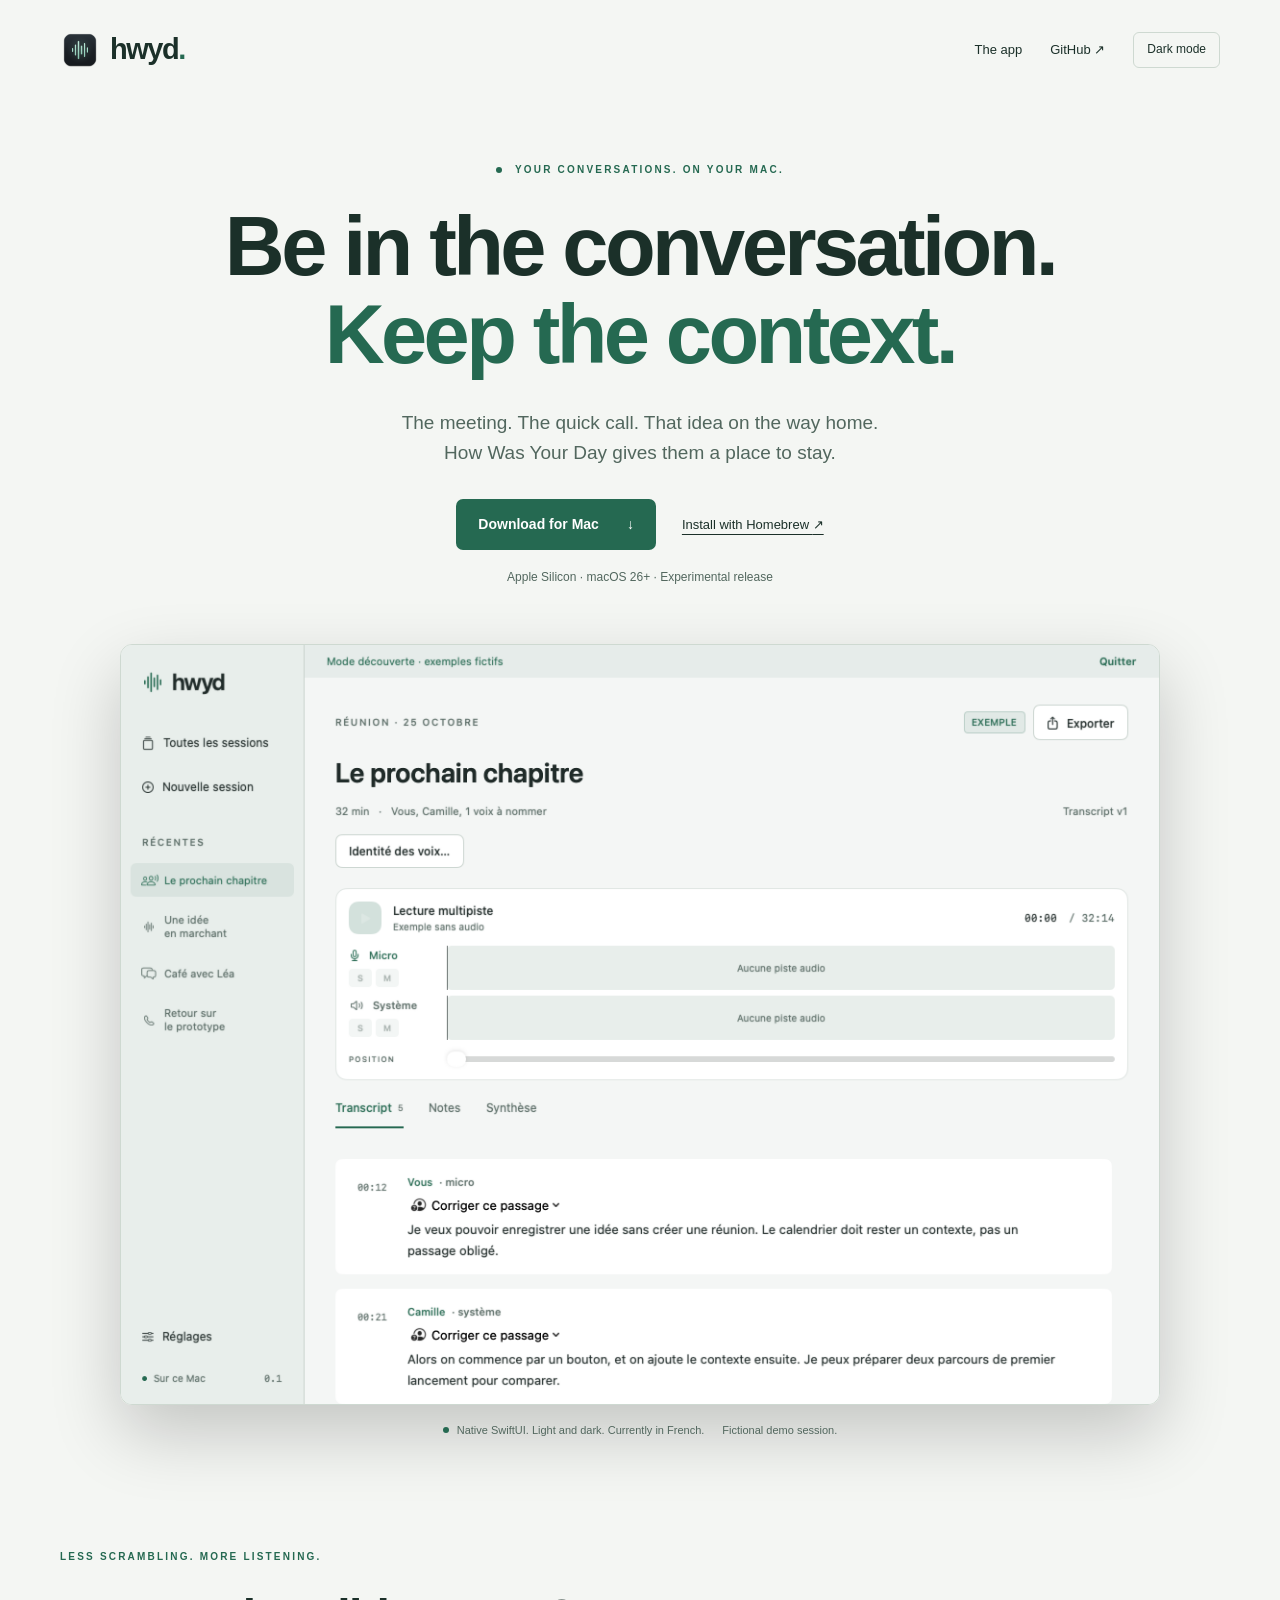
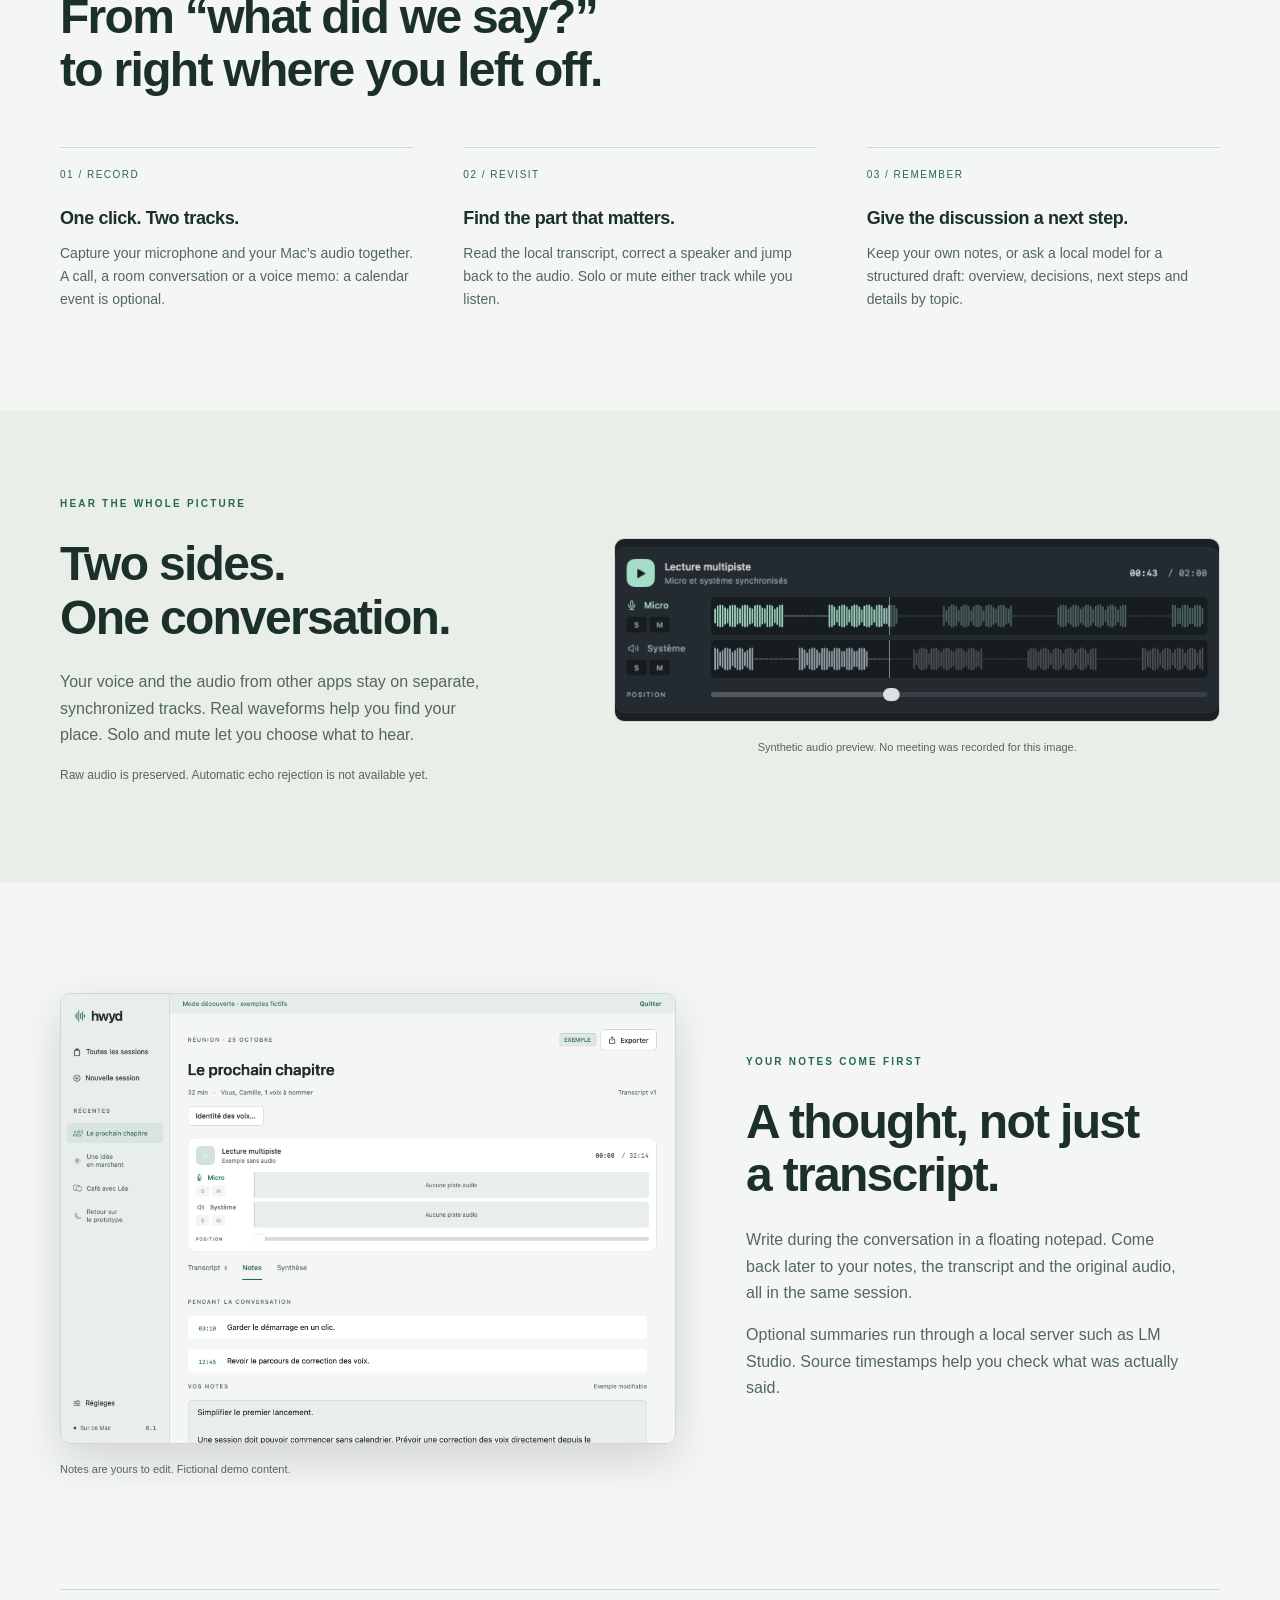
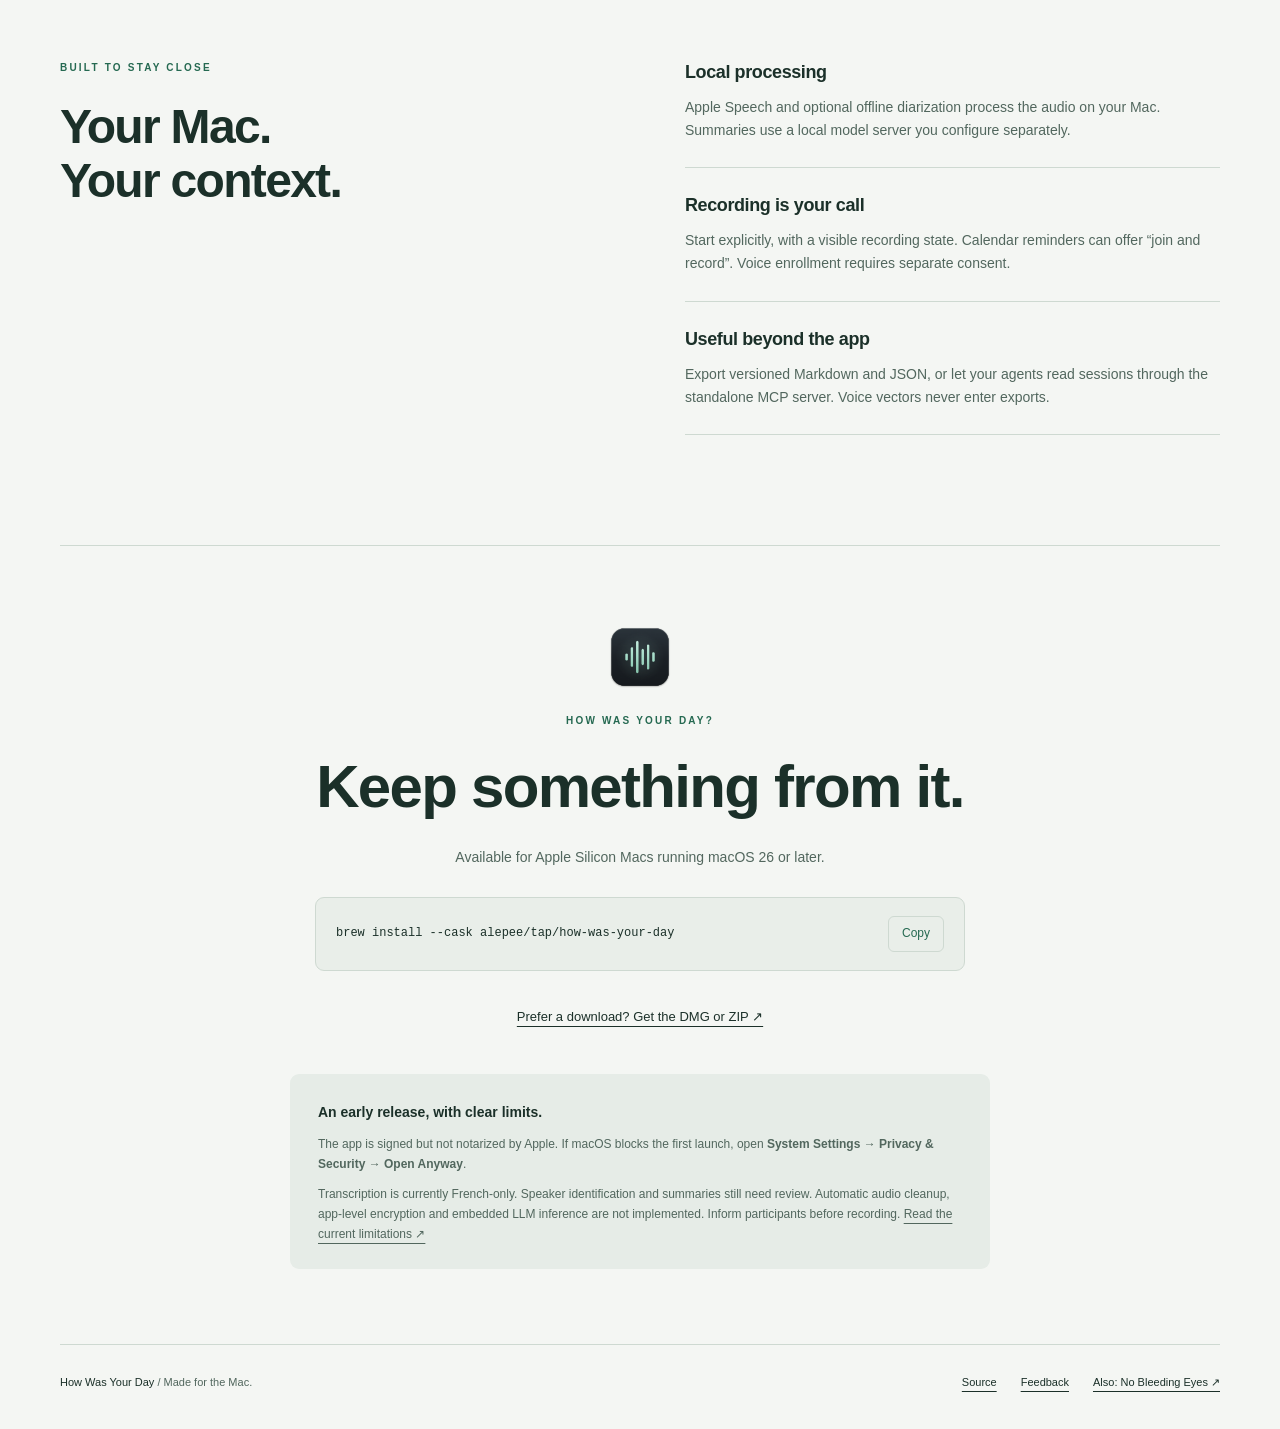
==== site/index.html @ 9592c1dc "feat: publish the HWYD product page on GitHub Pages" ====
<!doctype html>
<html lang="en" data-theme="dark">
<head>
<meta charset="utf-8">
<meta name="viewport" content="width=device-width, initial-scale=1">
<title>How Was Your Day · Conversations worth keeping</title>
<meta name="description" content="Record, transcribe and revisit conversations on your Mac. Native audio capture, speaker diarization, notes and optional local AI summaries. Install with Homebrew.">
<meta name="theme-color" content="#1b2025">
<meta property="og:title" content="How Was Your Day">
<meta property="og:description" content="Be in the conversation. Keep the context. A native Mac app for local recording, transcripts and notes.">
<meta property="og:type" content="website">
<meta property="og:url" content="https://alepee.github.io/how-was-your-day/">
<meta property="og:image" content="https://alepee.github.io/how-was-your-day/assets/transcript-dark.png">
<link rel="canonical" href="https://alepee.github.io/how-was-your-day/">
<link rel="icon" href="assets/icon.png" type="image/png">
<link rel="apple-touch-icon" href="assets/apple-touch-icon.png">
<link rel="stylesheet" href="style.css">
<script src="site.js" defer></script>
</head>
<body>
<a class="skip" href="#main">Skip to content</a>
<header class="wrap nav">
  <a class="brand" href="#" aria-label="How Was Your Day home"><img src="assets/icon.png" alt="" width="40" height="40"><span>hwyd<span class="brand-dot">.</span></span></a>
  <nav aria-label="Main navigation"><a href="#how-it-works">The app</a><a href="https://github.com/alepee/how-was-your-day">GitHub ↗</a><button id="theme" aria-label="Switch to light theme">Light mode</button></nav>
</header>
<main id="main">
<section class="hero wrap">
  <div class="eyebrow"><span class="status-dot"></span> YOUR CONVERSATIONS. ON YOUR MAC.</div>
  <h1>Be in the conversation.<br><span>Keep the context.</span></h1>
  <p class="lede">The meeting. The quick call. That idea on the way home.<br class="desktop"> How Was Your Day gives them a place to stay.</p>
  <div class="actions"><a class="button primary" href="https://github.com/alepee/how-was-your-day/releases/latest/download/HowWasYourDay.dmg">Download for Mac <span aria-hidden="true">↓</span></a><a class="text-link" href="#install">Install with Homebrew <span aria-hidden="true">↗</span></a></div>
  <p class="fine">Apple Silicon · macOS 26+ · Experimental release</p>
  <figure class="hero-shot"><img id="app-shot" src="assets/transcript-dark.png" alt="HWYD session view with separate microphone and system tracks, transcript and editable speaker names. French demo interface." width="2160" height="1580" fetchpriority="high"><figcaption><span class="status-dot"></span> Native SwiftUI. Light and dark. Currently in French. <span>Fictional demo session.</span></figcaption></figure>
</section>
<section class="wrap intro" id="how-it-works">
  <p class="eyebrow">LESS SCRAMBLING. MORE LISTENING.</p>
  <h2>From “what did we say?”<br>to right where you left off.</h2>
  <div class="steps">
    <article><span class="number">01 / RECORD</span><h3>One click. Two tracks.</h3><p>Capture your microphone and your Mac’s audio together. A call, a room conversation or a voice memo: a calendar event is optional.</p></article>
    <article><span class="number">02 / REVISIT</span><h3>Find the part that matters.</h3><p>Read the local transcript, correct a speaker and jump back to the audio. Solo or mute either track while you listen.</p></article>
    <article><span class="number">03 / REMEMBER</span><h3>Give the discussion a next step.</h3><p>Keep your own notes, or ask a local model for a structured draft: overview, decisions, next steps and details by topic.</p></article>
  </div>
</section>
<section class="feature-section">
<div class="wrap feature-grid">
  <div><p class="eyebrow">HEAR THE WHOLE PICTURE</p><h2>Two sides.<br>One conversation.</h2><p class="section-copy">Your voice and the audio from other apps stay on separate, synchronized tracks. Real waveforms help you find your place. Solo and mute let you choose what to hear.</p><p class="fine">Raw audio is preserved. Automatic echo rejection is not available yet.</p></div>
  <figure class="player-shot"><img src="assets/player.png" width="1460" height="440" loading="lazy" alt="Two audio waveforms labelled Micro and Système with individual Solo and Mute controls."><figcaption>Synthetic audio preview. No meeting was recorded for this image.</figcaption></figure>
</div>
</section>
<section class="wrap feature-grid notes-section">
  <figure class="notes-shot"><img src="assets/notes.png" width="2160" height="1580" loading="lazy" alt="HWYD in light mode, with editable session notes and timestamped entries."><figcaption>Notes are yours to edit. Fictional demo content.</figcaption></figure>
  <div><p class="eyebrow">YOUR NOTES COME FIRST</p><h2>A thought, not just<br>a transcript.</h2><p class="section-copy">Write during the conversation in a floating notepad. Come back later to your notes, the transcript and the original audio, all in the same session.</p><p class="section-copy">Optional summaries run through a local server such as LM Studio. Source timestamps help you check what was actually said.</p></div>
</section>
<section class="wrap principles">
  <div><p class="eyebrow">BUILT TO STAY CLOSE</p><h2>Your Mac.<br>Your context.</h2></div>
  <div class="principle-list">
    <article><h3>Local processing</h3><p>Apple Speech and optional offline diarization process the audio on your Mac. Summaries use a local model server you configure separately.</p></article>
    <article><h3>Recording is your call</h3><p>Start explicitly, with a visible recording state. Calendar reminders can offer “join and record”. Voice enrollment requires separate consent.</p></article>
    <article><h3>Useful beyond the app</h3><p>Export versioned Markdown and JSON, or let your agents read sessions through the standalone MCP server. Voice vectors never enter exports.</p></article>
  </div>
</section>
<section class="wrap install" id="install">
  <img src="assets/icon.png" alt="" width="72" height="72" loading="lazy">
  <p class="eyebrow">HOW WAS YOUR DAY?</p><h2>Keep something from it.</h2>
  <p>Available for Apple Silicon Macs running macOS 26 or later.</p>
  <div class="command"><code id="brew-command">brew install --cask alepee/tap/how-was-your-day</code><button id="copy" aria-label="Copy Homebrew install command">Copy</button></div>
  <span id="copy-status" role="status" aria-live="polite"></span>
  <a class="text-link" href="https://github.com/alepee/how-was-your-day/releases/latest">Prefer a download? Get the DMG or ZIP ↗</a>
  <div class="release-note"><strong>An early release, with clear limits.</strong><p>The app is signed but not notarized by Apple. If macOS blocks the first launch, open <b>System Settings → Privacy &amp; Security → Open Anyway</b>.</p><p>Transcription is currently French-only. Speaker identification and summaries still need review. Automatic audio cleanup, app-level encryption and embedded LLM inference are not implemented. Inform participants before recording. <a href="https://github.com/alepee/how-was-your-day#current-limitations">Read the current limitations ↗</a></p></div>
</section>
</main>
<footer class="wrap"><span>How Was Your Day <span class="muted">/ Made for the Mac.</span></span><div><a href="https://github.com/alepee/how-was-your-day">Source</a><a href="https://github.com/alepee/how-was-your-day/issues">Feedback</a><a href="https://no-bleeding-eyes.lepee.dev/">Also: No Bleeding Eyes ↗</a></div></footer>
</body>
</html>
---- site/style.css ----
:root{color-scheme:dark;--bg:#1b2025;--surface:#232a30;--ink:#e7ecee;--muted:#a7b5ba;--accent:#a5dcc8;--line:#3c474e;--soft:#171c20;--button-ink:#18352b}
:root[data-theme=light]{color-scheme:light;--bg:#f4f6f3;--surface:#e6ece7;--ink:#1b3029;--muted:#52675e;--accent:#256951;--line:#ced9d1;--soft:#e9eee9;--button-ink:#fff}
*{box-sizing:border-box}html{scroll-behavior:smooth;scroll-padding-top:30px}body{margin:0;background:var(--bg);color:var(--ink);font:16px/1.65 -apple-system,BlinkMacSystemFont,"Segoe UI",sans-serif;-webkit-font-smoothing:antialiased}a{color:inherit;text-underline-offset:5px}button{font:inherit;cursor:pointer}a:focus-visible,button:focus-visible{outline:3px solid var(--accent);outline-offset:5px}img{display:block;max-width:100%;height:auto}figure{margin:0}h1,h2,h3,p{margin-top:0}.wrap{width:min(1160px,calc(100% - 64px));margin-inline:auto}.nav{height:100px;display:flex;justify-content:space-between;align-items:center}.brand{display:flex;align-items:center;gap:10px;text-decoration:none;font-size:29px;letter-spacing:-1.5px;font-weight:750}.brand-dot{color:var(--accent)}.nav nav{display:flex;align-items:center;gap:28px;font-size:13px}.nav nav a{text-decoration:none}.nav button,.command button{border:1px solid var(--line);background:transparent;color:var(--ink);border-radius:6px;padding:7px 13px;font-size:12px}.skip{position:absolute;left:20px;top:-100px;padding:10px;background:var(--surface);z-index:3}.skip:focus{top:10px}.hero{text-align:center;padding-top:62px}.eyebrow{font-size:10px;font-weight:650;letter-spacing:2.2px;color:var(--accent);margin-bottom:24px}.status-dot{display:inline-block;width:6px;height:6px;border-radius:50%;background:var(--accent);margin-right:8px;vertical-align:middle}h1{font-size:clamp(42px,6.7vw,83px);line-height:1.07;font-weight:650;letter-spacing:-3.6px;margin-bottom:28px}h1 span{color:var(--accent)}.lede{color:var(--muted);font-size:19px;line-height:1.6;margin-bottom:30px}.actions{display:flex;justify-content:center;align-items:center;gap:26px}.button{display:inline-flex;gap:28px;align-items:center;text-decoration:none;border-radius:7px;font-size:14px;font-weight:600;padding:14px 22px}.primary{background:var(--accent);color:var(--button-ink)}.primary:hover{filter:brightness(1.08)}.text-link{font-size:13px}.fine{font-size:12px;color:var(--muted);margin-top:18px}.hero-shot{margin:56px auto 0;max-width:1040px}.hero-shot img{border:1px solid var(--line);border-radius:12px;box-shadow:0 28px 70px #0003}figcaption{font-size:11px;color:var(--muted);margin-top:16px}.hero-shot figcaption{display:flex;justify-content:center;gap:8px;align-items:center}.hero-shot figcaption .status-dot{margin:0}.hero-shot figcaption span:last-child{margin-left:10px}.intro{padding:110px 0 100px}h2{font-size:clamp(30px,4vw,48px);font-weight:600;letter-spacing:-1.7px;line-height:1.12;margin-bottom:25px}.steps{display:grid;grid-template-columns:repeat(3,1fr);gap:50px;margin-top:50px}.number{display:block;font-size:10px;letter-spacing:1.5px;color:var(--accent);padding-top:19px;border-top:1px solid var(--line);margin-bottom:22px}h3{font-size:18px;letter-spacing:-.4px;line-height:1.35;margin-bottom:12px}.steps p,.principle-list p{font-size:14px;color:var(--muted);margin-bottom:0}.feature-section{background:var(--soft);padding:85px 0}.feature-grid{display:grid;grid-template-columns:1fr 1.25fr;gap:70px;align-items:center}.section-copy{color:var(--muted);font-size:16px;max-width:440px}.player-shot img{border:1px solid var(--line);border-radius:10px}.player-shot figcaption{text-align:center}.notes-section{grid-template-columns:1.3fr 1fr;padding-block:110px}.notes-shot img{border-radius:10px;border:1px solid var(--line);box-shadow:0 16px 45px #0002}.principles{display:grid;grid-template-columns:1fr 1fr;gap:90px;padding:70px 0 110px;border-top:1px solid var(--line)}.principle-list article{padding-bottom:25px;margin-bottom:25px;border-bottom:1px solid var(--line)}.principle-list article:last-child{margin-bottom:0}.install{text-align:center;border-top:1px solid var(--line);padding:75px 0}.install>img{margin:0 auto 20px}.install h2{font-size:clamp(36px,5vw,60px)}.install>p:not(.eyebrow){color:var(--muted);font-size:14px}.command{display:flex;gap:20px;align-items:center;max-width:650px;justify-content:space-between;margin:28px auto 8px;padding:18px 20px;border:1px solid var(--line);background:var(--soft);border-radius:9px;text-align:left}.command code{font:12px/1.7 ui-monospace,SFMono-Regular,Menlo,monospace;overflow-wrap:anywhere;user-select:all}.command button{color:var(--accent);flex-shrink:0}#copy-status{display:block;min-height:24px;color:var(--accent);font-size:12px}.release-note{max-width:700px;text-align:left;margin:45px auto 0;padding:25px 28px;background:var(--surface);border-radius:9px}.release-note strong{font-size:14px}.release-note p{font-size:12px;color:var(--muted);margin:10px 0 0}footer{display:flex;justify-content:space-between;gap:25px;border-top:1px solid var(--line);padding:28px 0 38px;font-size:11px}footer div{display:flex;gap:24px}.muted{color:var(--muted)}
@media(max-width:750px){.wrap{width:calc(100% - 36px)}.nav{height:78px}.nav nav{gap:14px}.nav nav a:first-child{display:none}.hero{padding-top:45px}h1{letter-spacing:-1.8px}.lede{font-size:16px}.desktop{display:none}.actions{gap:18px;flex-wrap:wrap}.hero-shot{margin-top:40px}.hero-shot figcaption{display:block;font-size:10px}.hero-shot figcaption span:last-child{display:block;margin:4px 0}.intro{padding:65px 0}.steps{grid-template-columns:1fr;gap:25px;margin-top:35px}.feature-grid,.principles{grid-template-columns:1fr;gap:28px}.feature-section{padding:55px 0}.notes-section{padding:65px 0}.notes-section>div{grid-row:1}.principles{padding:55px 0}.command{padding:14px;gap:12px}.command code{font-size:11px}.install{padding:55px 0}footer{flex-direction:column;gap:15px}footer div{gap:20px;flex-wrap:wrap}}
@media(prefers-reduced-motion:reduce){html{scroll-behavior:auto}}
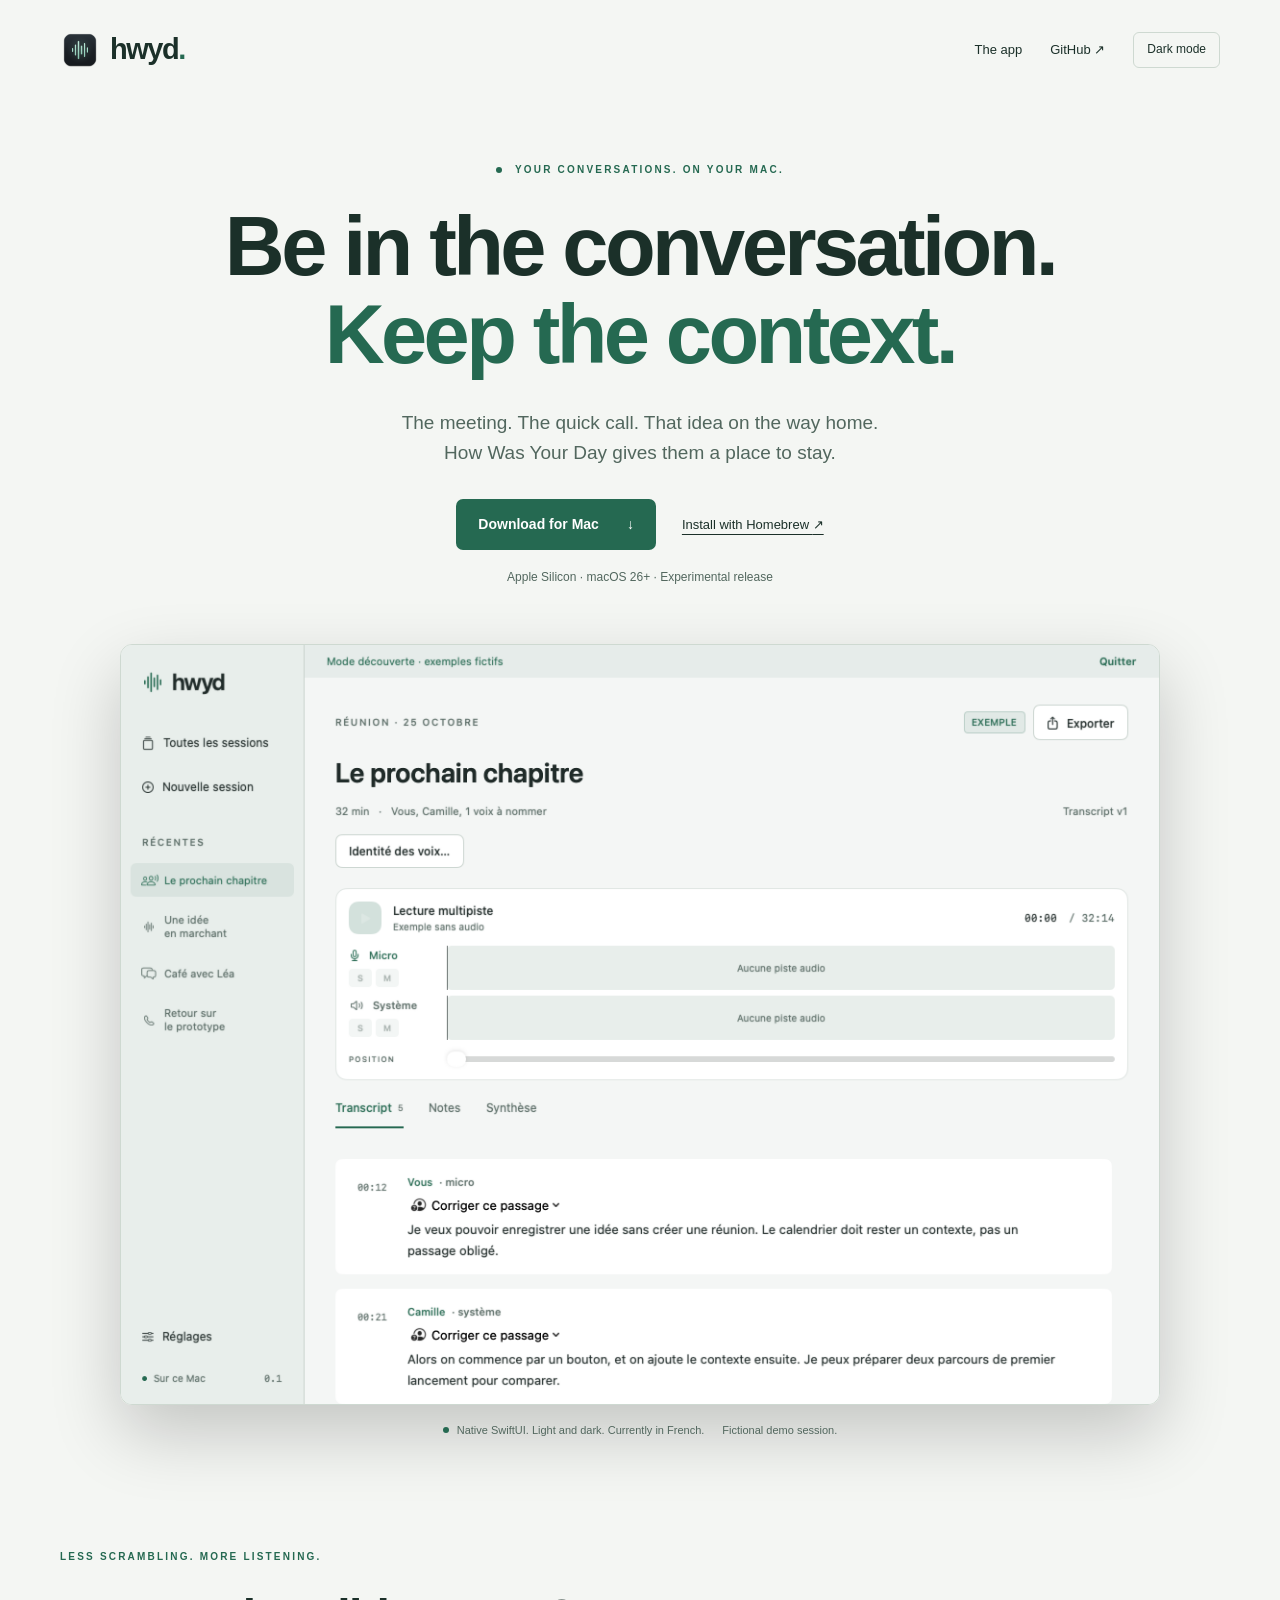
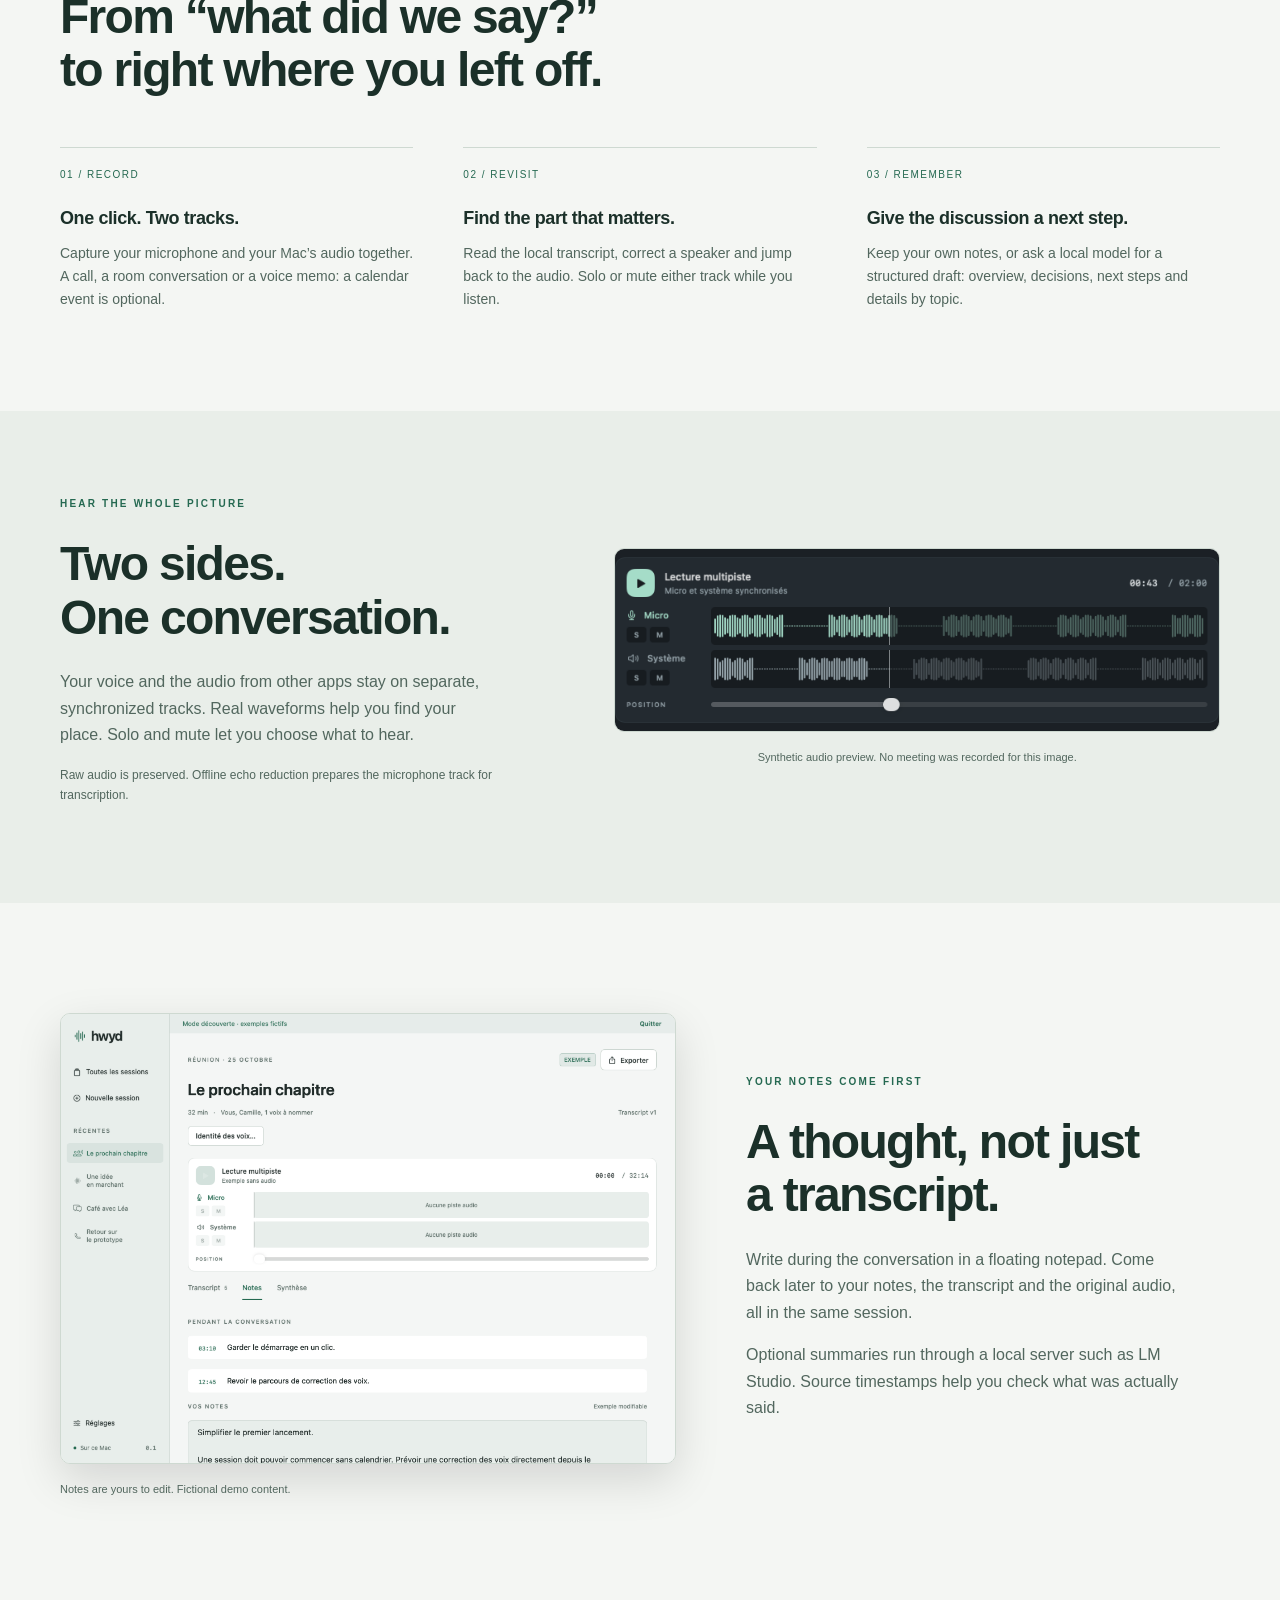
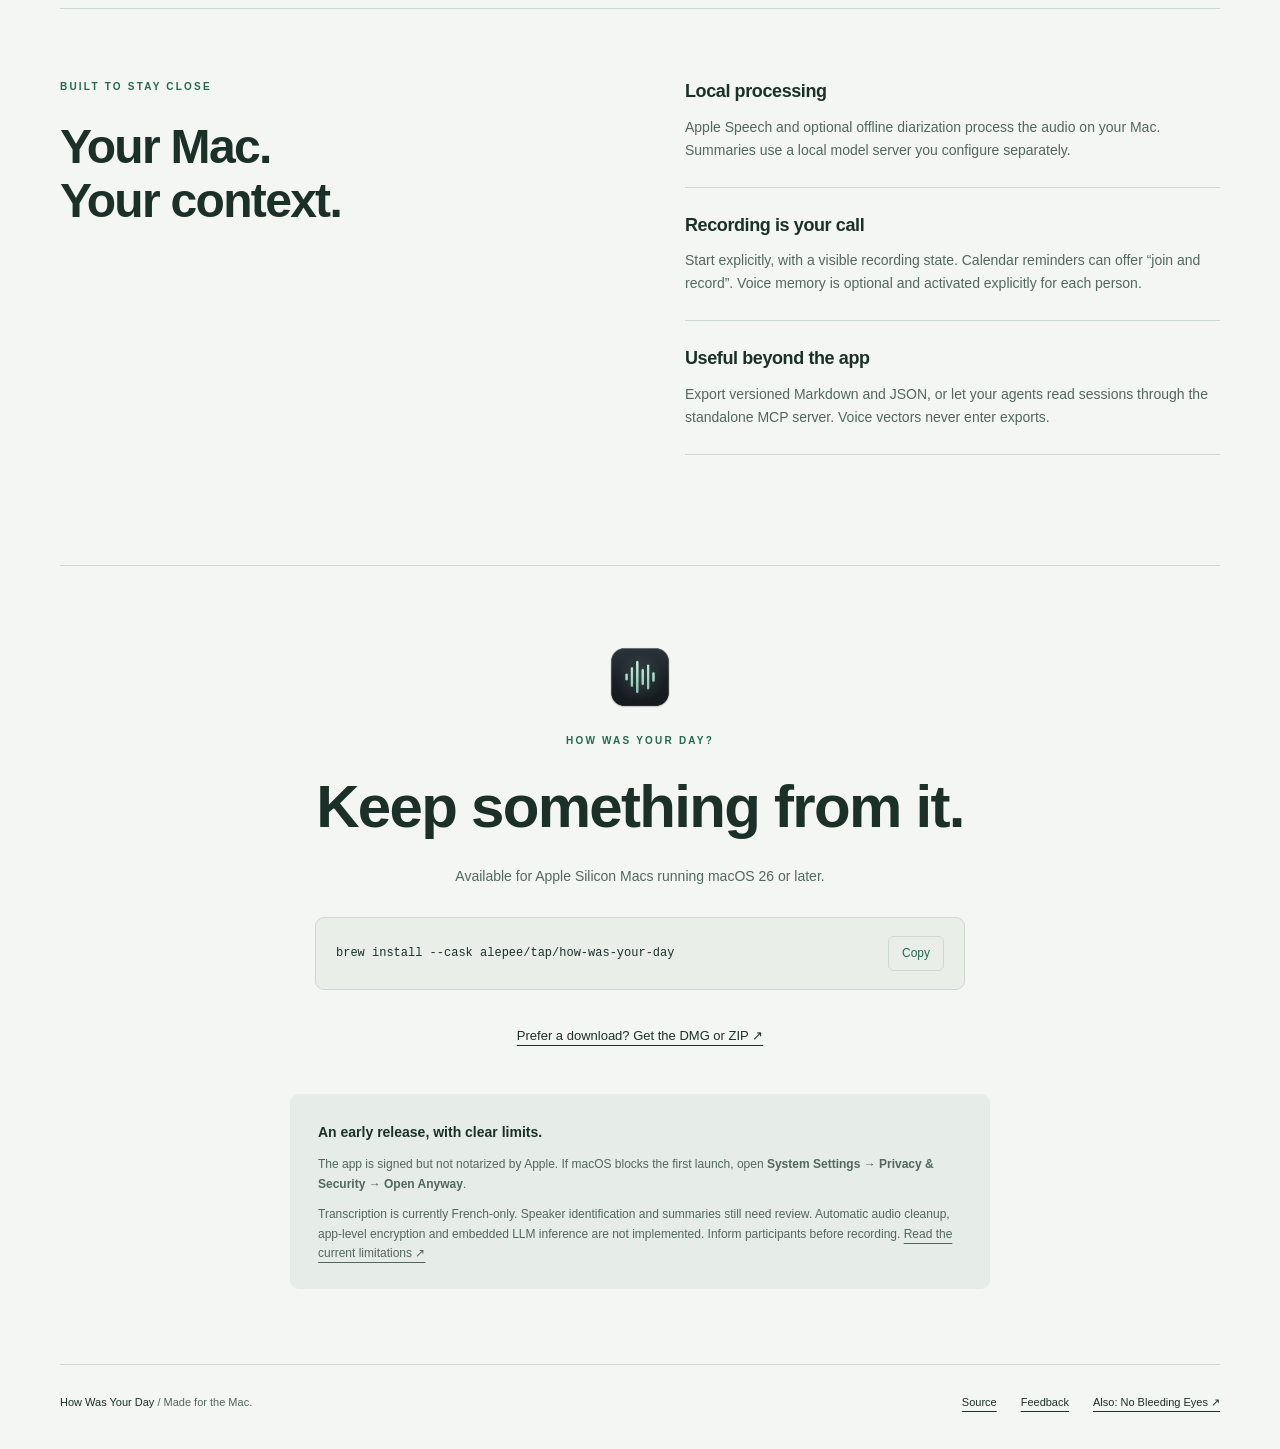
==== commit f9118c4a: "feat: remember voices and suggest speaker names automatically" ====
--- a/site/index.html
+++ b/site/index.html
@@ -43,7 +43,7 @@
 </section>
 <section class="feature-section">
 <div class="wrap feature-grid">
-  <div><p class="eyebrow">HEAR THE WHOLE PICTURE</p><h2>Two sides.<br>One conversation.</h2><p class="section-copy">Your voice and the audio from other apps stay on separate, synchronized tracks. Real waveforms help you find your place. Solo and mute let you choose what to hear.</p><p class="fine">Raw audio is preserved. Automatic echo rejection is not available yet.</p></div>
+  <div><p class="eyebrow">HEAR THE WHOLE PICTURE</p><h2>Two sides.<br>One conversation.</h2><p class="section-copy">Your voice and the audio from other apps stay on separate, synchronized tracks. Real waveforms help you find your place. Solo and mute let you choose what to hear.</p><p class="fine">Raw audio is preserved. Offline echo reduction prepares the microphone track for transcription.</p></div>
   <figure class="player-shot"><img src="assets/player.png" width="1460" height="440" loading="lazy" alt="Two audio waveforms labelled Micro and Système with individual Solo and Mute controls."><figcaption>Synthetic audio preview. No meeting was recorded for this image.</figcaption></figure>
 </div>
 </section>
@@ -55,7 +55,7 @@
   <div><p class="eyebrow">BUILT TO STAY CLOSE</p><h2>Your Mac.<br>Your context.</h2></div>
   <div class="principle-list">
     <article><h3>Local processing</h3><p>Apple Speech and optional offline diarization process the audio on your Mac. Summaries use a local model server you configure separately.</p></article>
-    <article><h3>Recording is your call</h3><p>Start explicitly, with a visible recording state. Calendar reminders can offer “join and record”. Voice enrollment requires separate consent.</p></article>
+    <article><h3>Recording is your call</h3><p>Start explicitly, with a visible recording state. Calendar reminders can offer “join and record”. Voice memory is optional and activated explicitly for each person.</p></article>
     <article><h3>Useful beyond the app</h3><p>Export versioned Markdown and JSON, or let your agents read sessions through the standalone MCP server. Voice vectors never enter exports.</p></article>
   </div>
 </section>
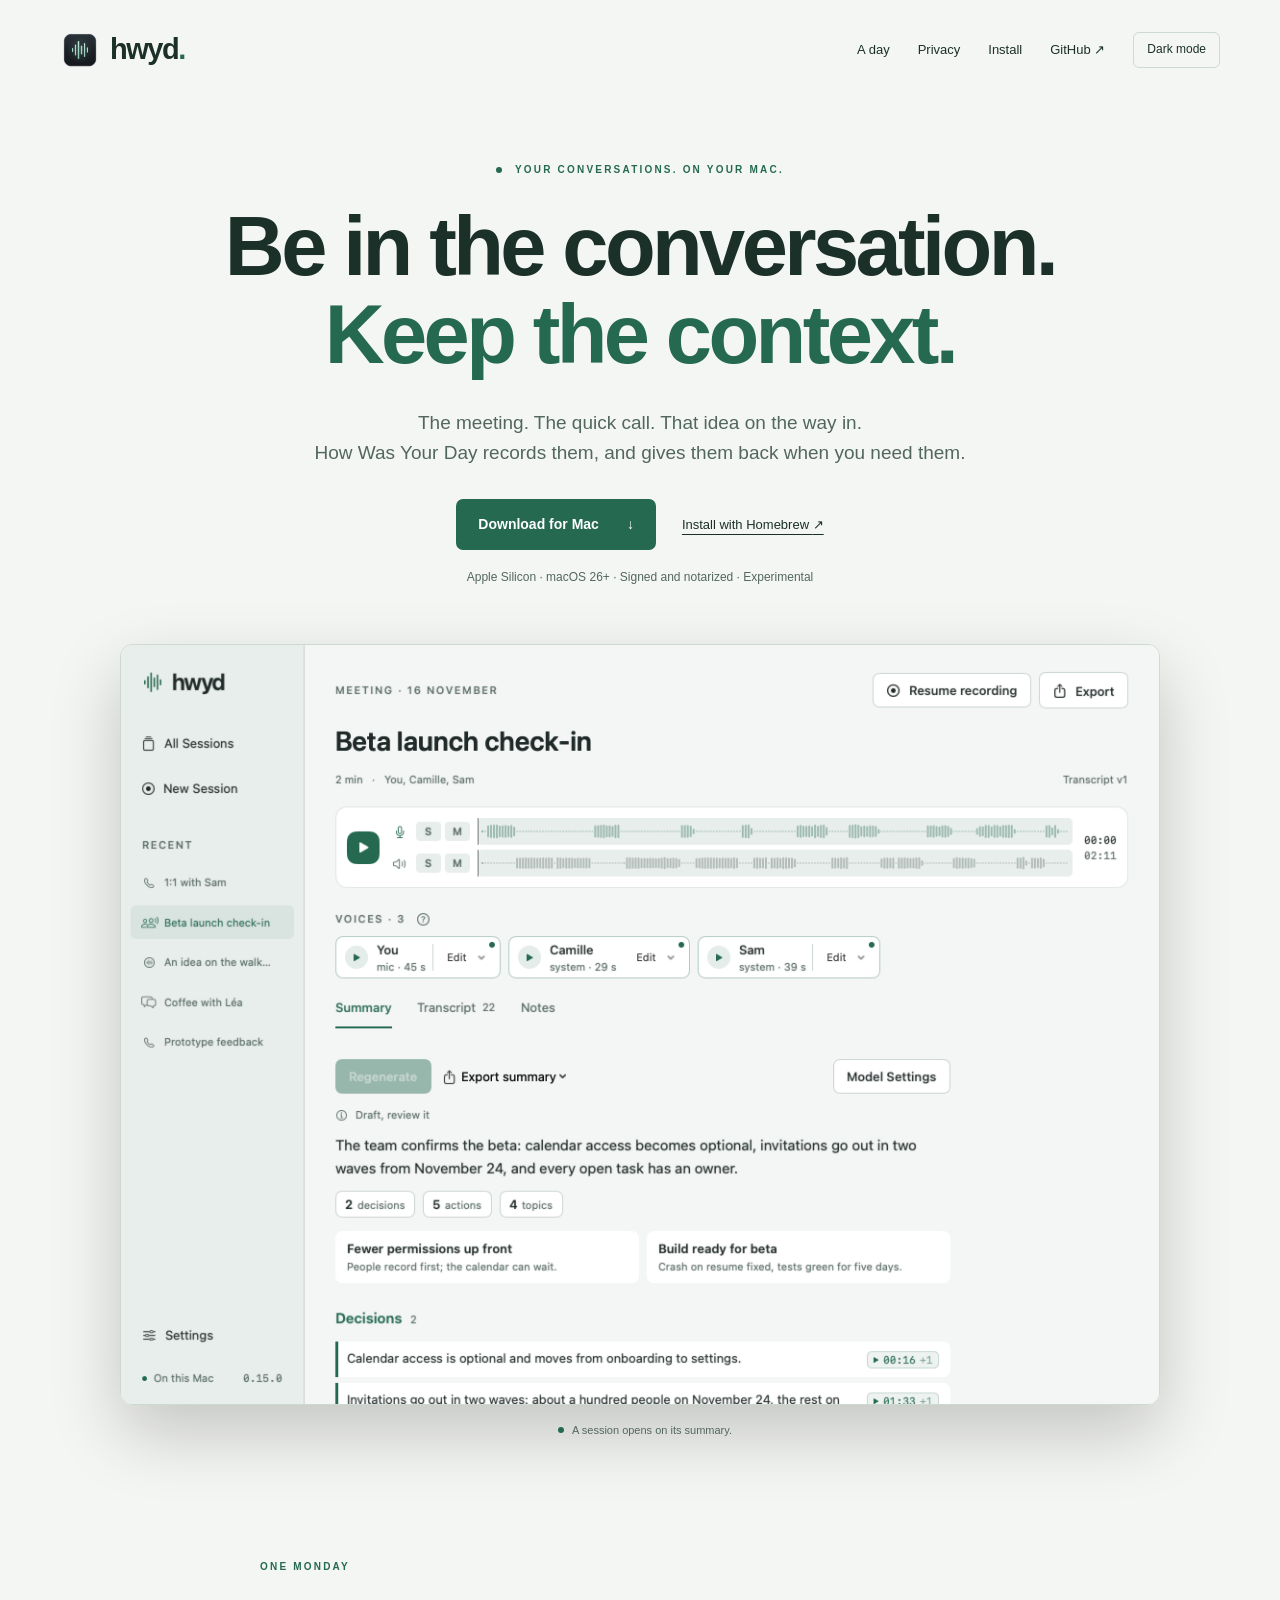
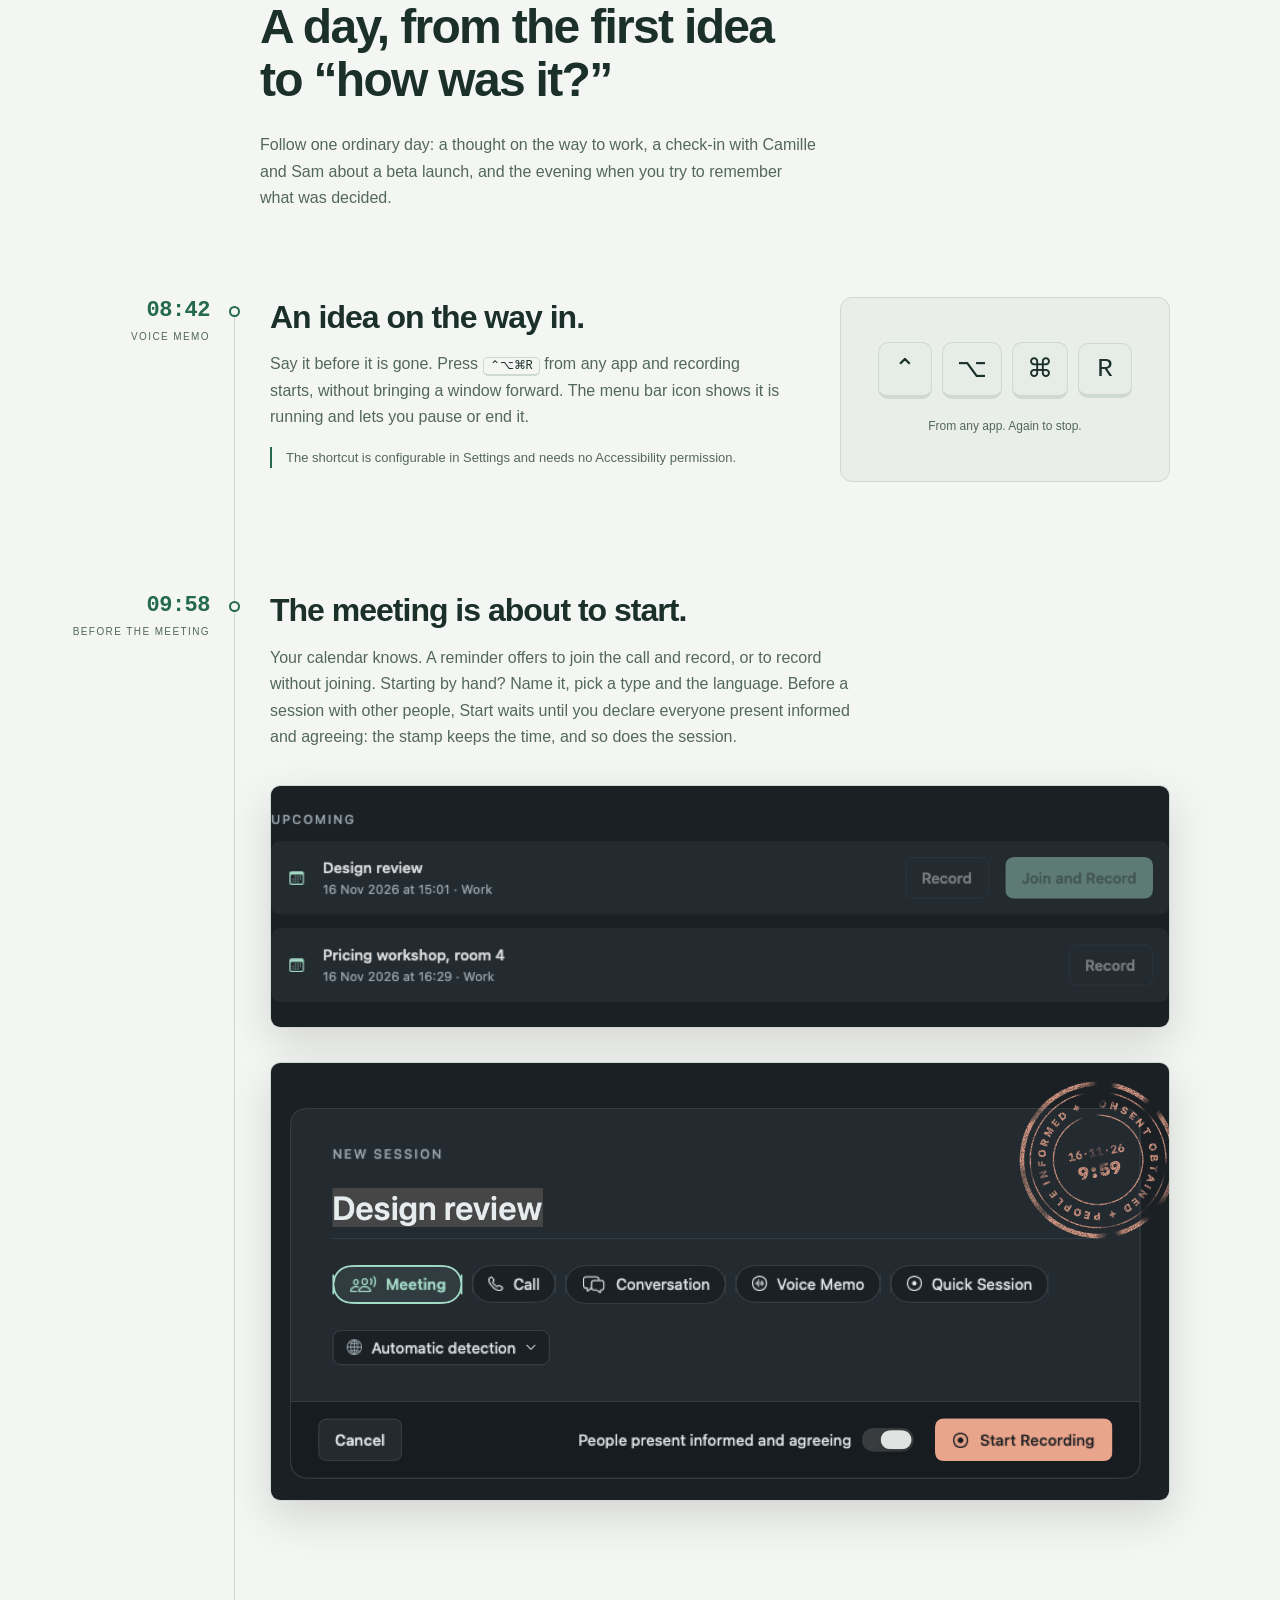
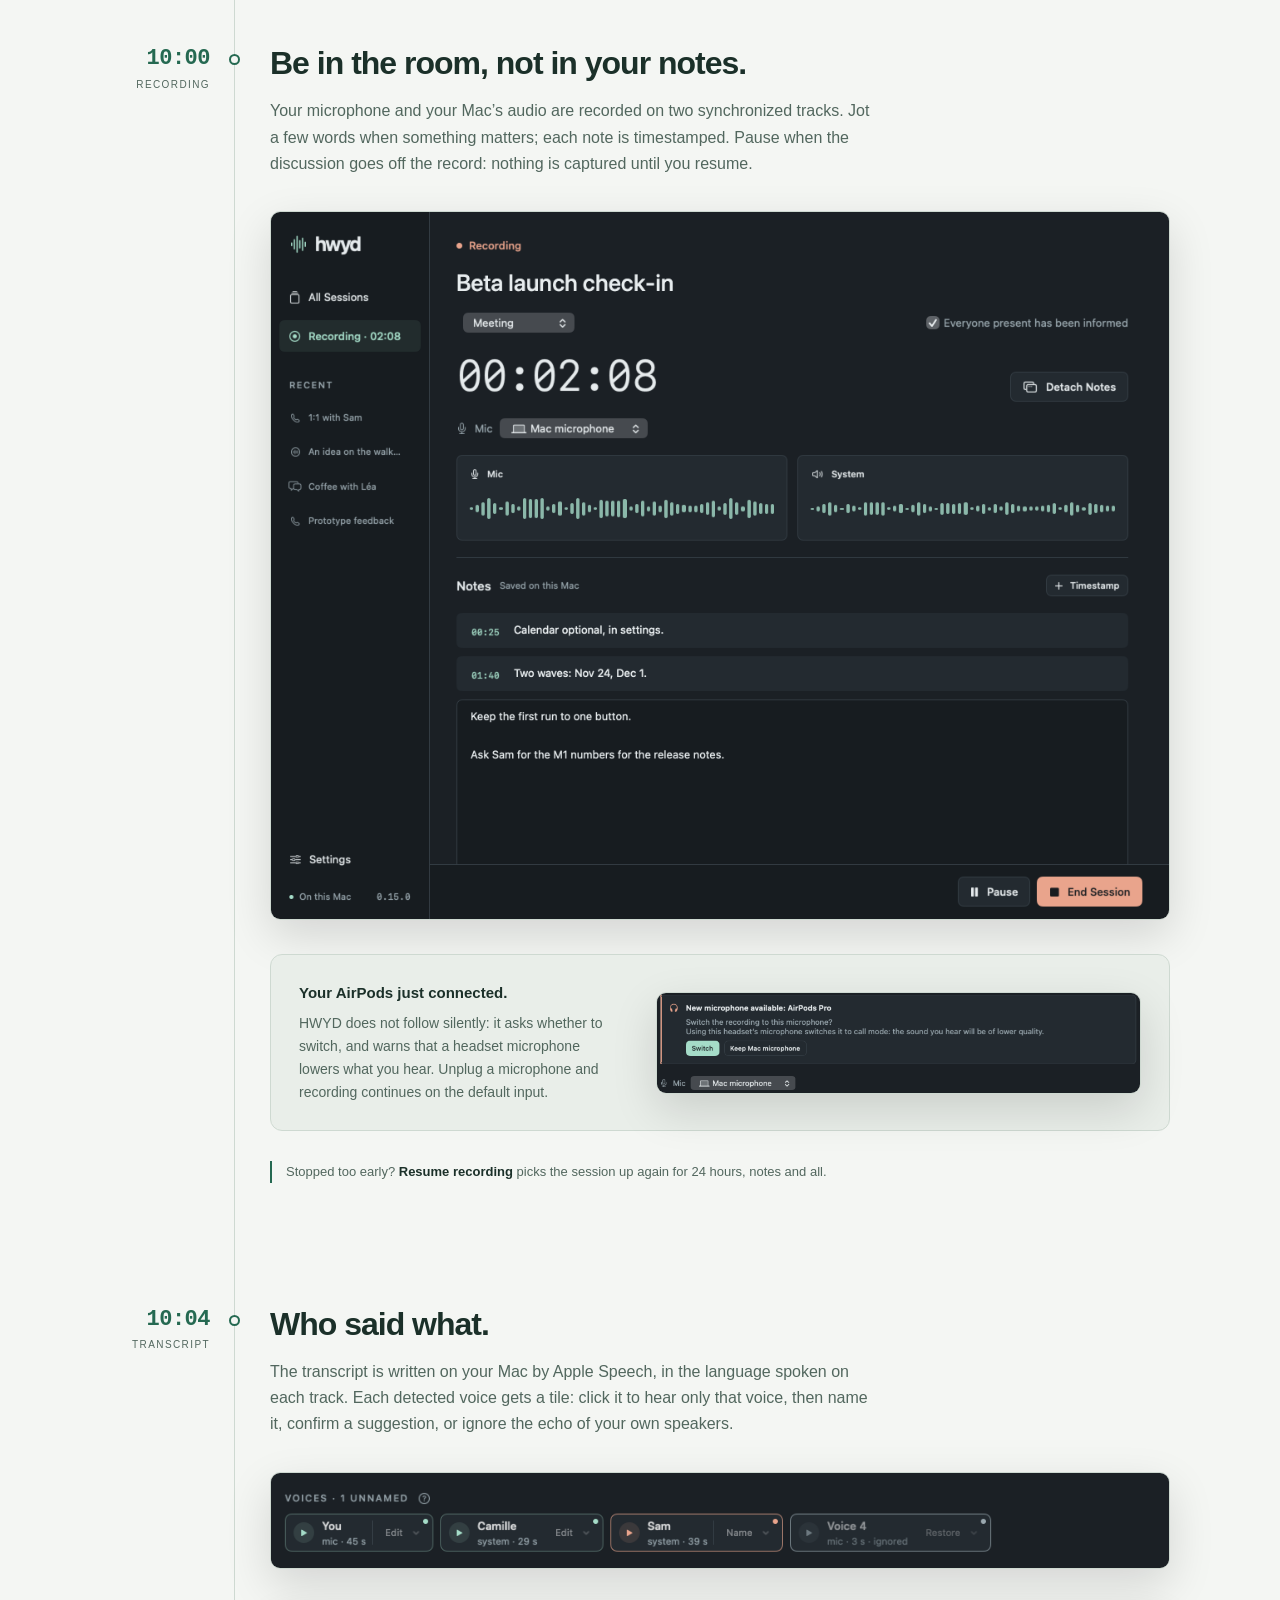
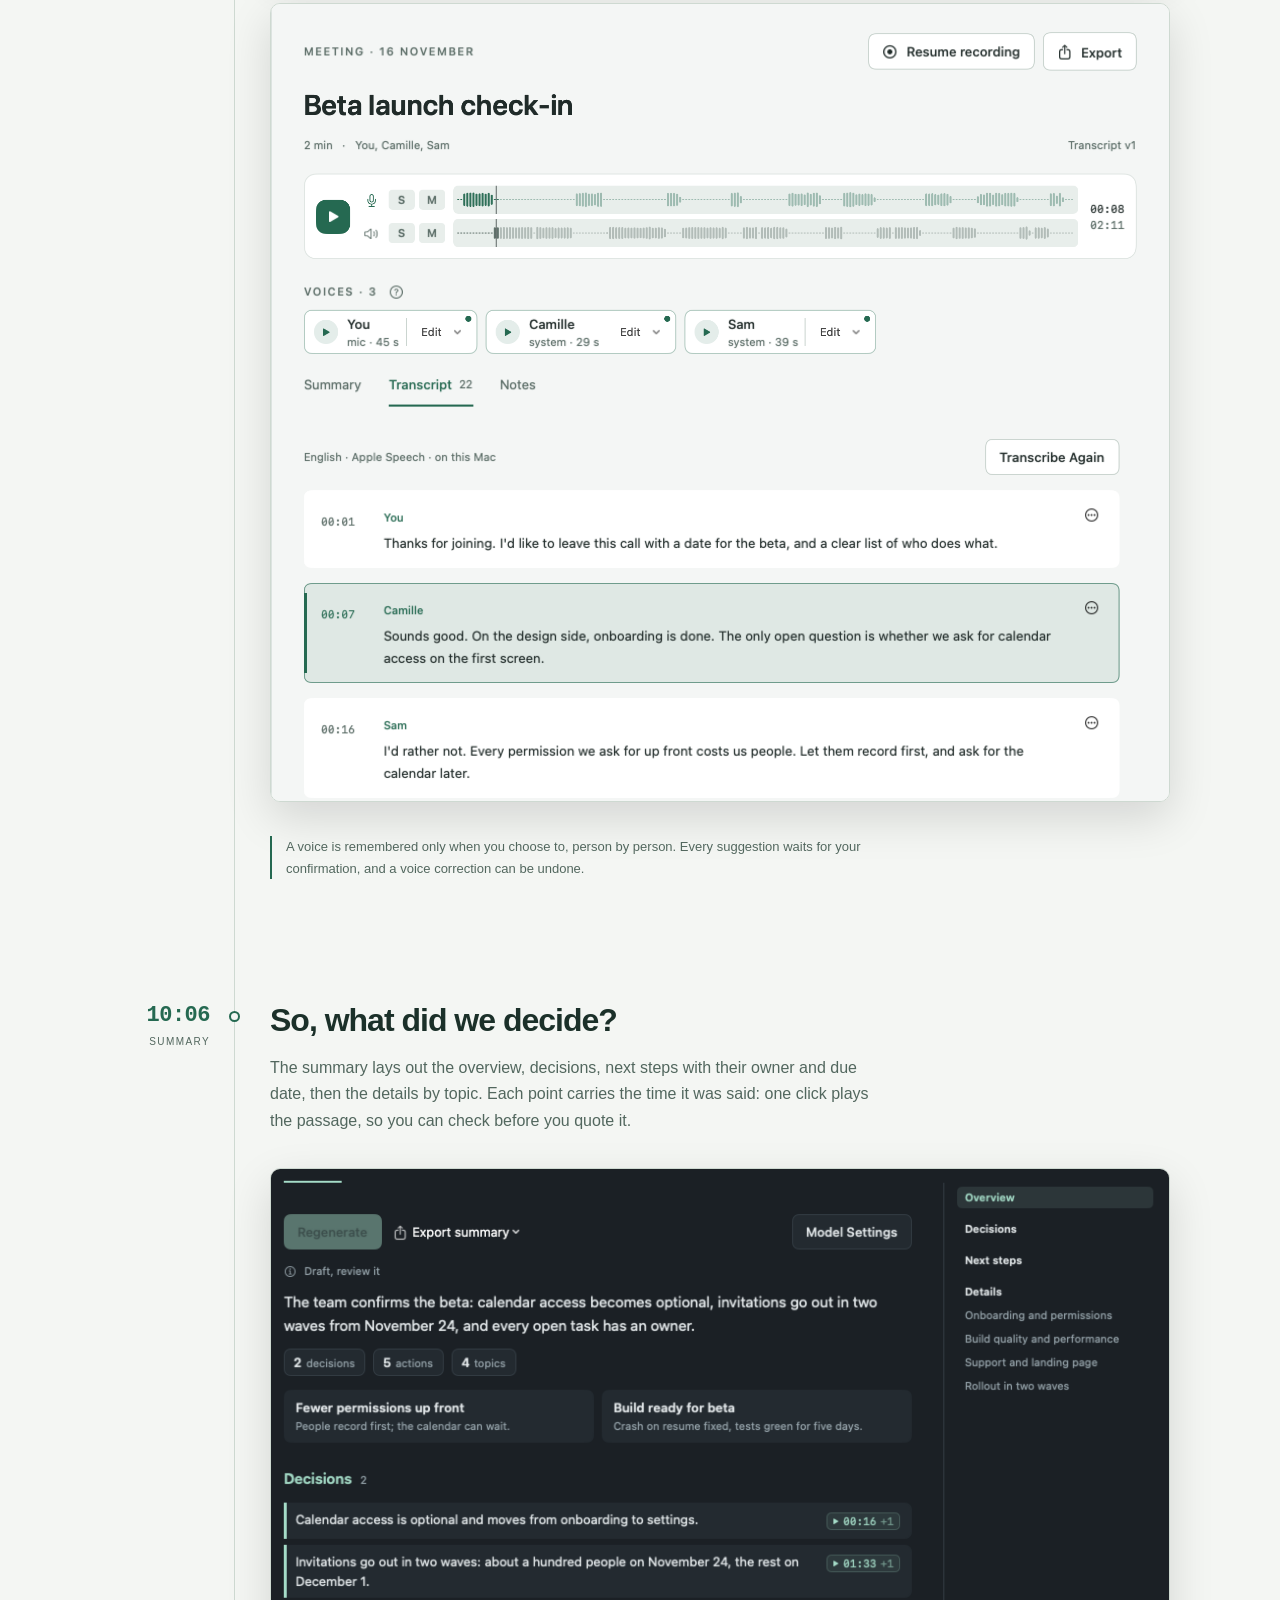
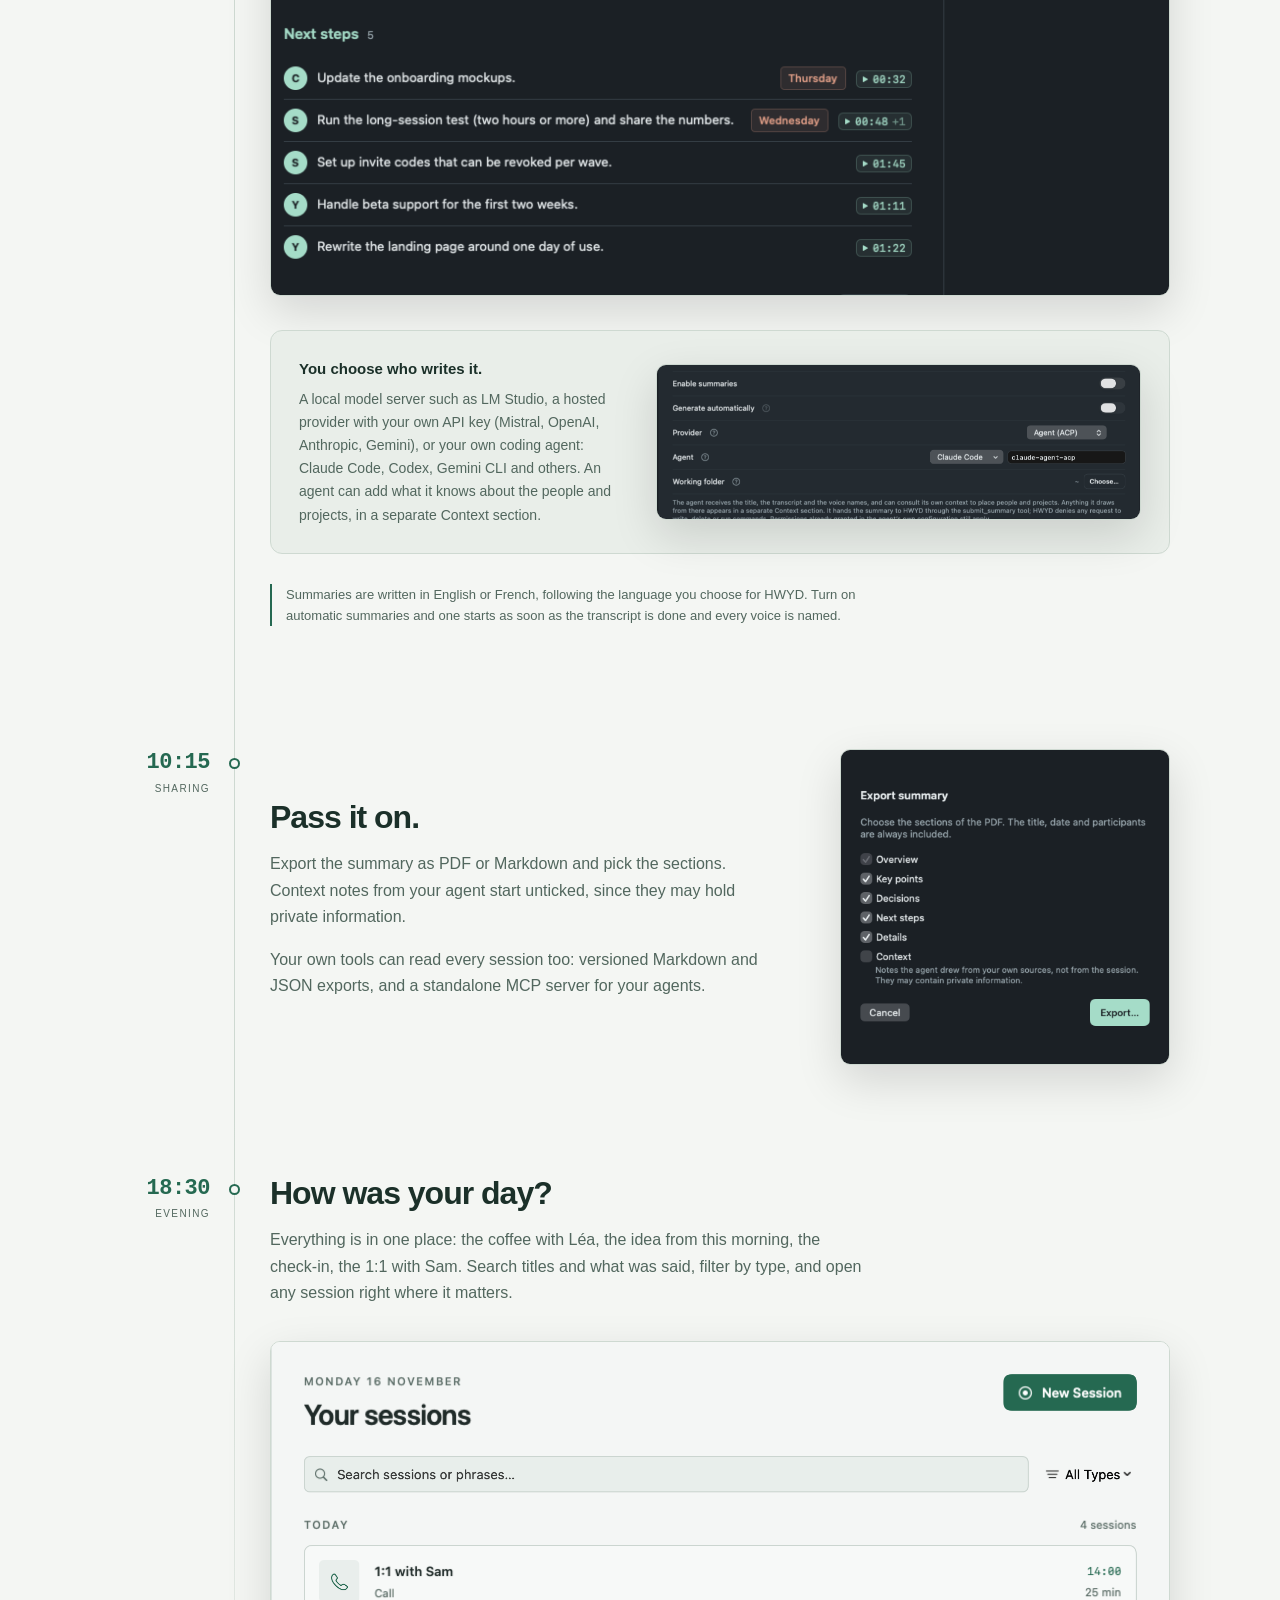
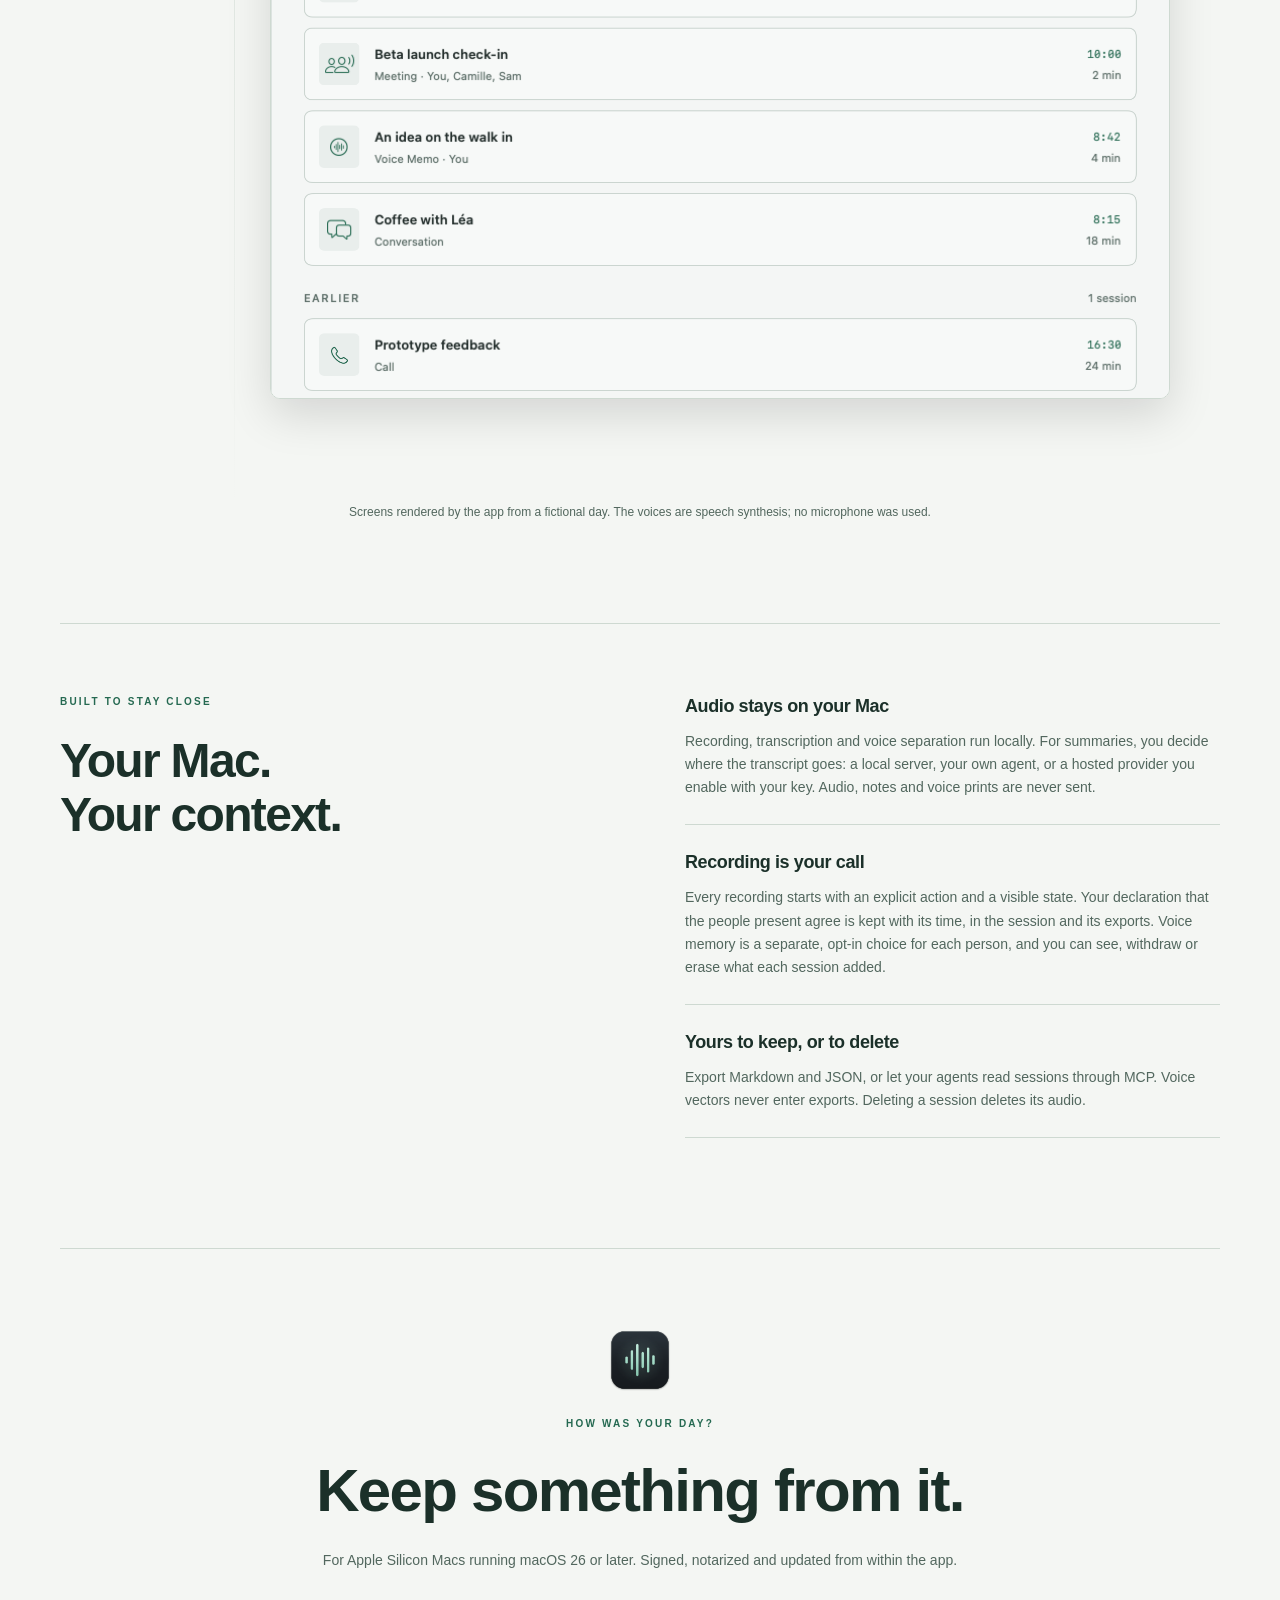
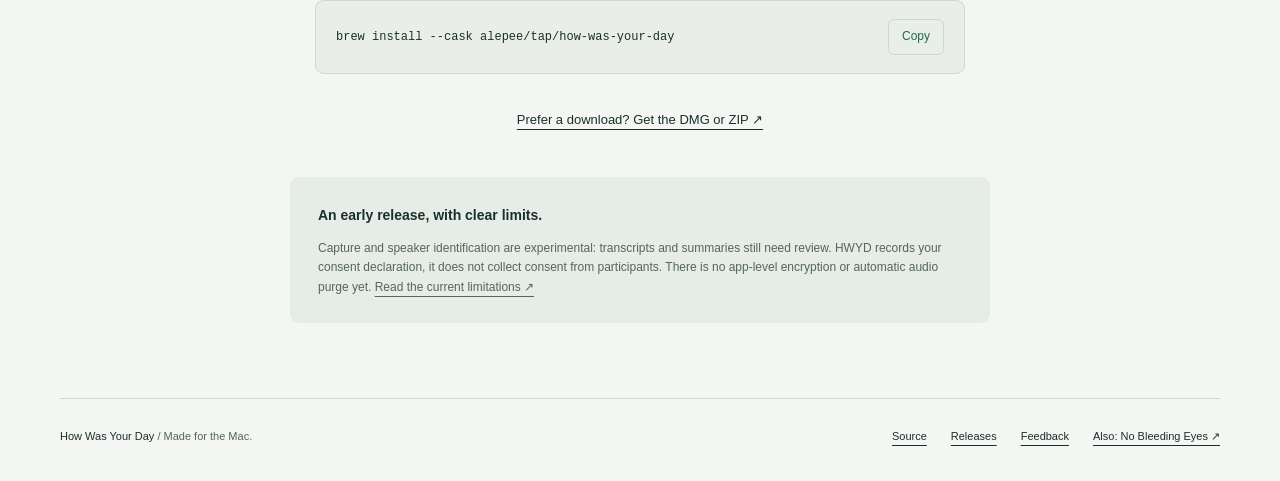
==== commit 5fa6e042: "docs(site): tell one day of use instead of a screenshot grid The page follows one Monday, from a voi" ====
--- a/site/index.html
+++ b/site/index.html
@@ -4,13 +4,13 @@
 <meta charset="utf-8">
 <meta name="viewport" content="width=device-width, initial-scale=1">
 <title>How Was Your Day · Conversations worth keeping</title>
-<meta name="description" content="Record, transcribe and revisit conversations on your Mac. Native audio capture, speaker diarization, notes and optional local AI summaries. Install with Homebrew.">
+<meta name="description" content="Record, transcribe and revisit conversations on your Mac. Two-track capture, local transcription, voice review, notes and summaries that link back to what was said. Install with Homebrew.">
 <meta name="theme-color" content="#1b2025">
 <meta property="og:title" content="How Was Your Day">
-<meta property="og:description" content="Be in the conversation. Keep the context. A native Mac app for local recording, transcripts and notes.">
+<meta property="og:description" content="Be in the conversation. Keep the context. A native Mac app for recording, transcripts, notes and summaries.">
 <meta property="og:type" content="website">
 <meta property="og:url" content="https://alepee.github.io/how-was-your-day/">
-<meta property="og:image" content="https://alepee.github.io/how-was-your-day/assets/transcript-dark.png">
+<meta property="og:image" content="https://alepee.github.io/how-was-your-day/assets/session-dark.png">
 <link rel="canonical" href="https://alepee.github.io/how-was-your-day/">
 <link rel="icon" href="assets/icon.png" type="image/png">
 <link rel="apple-touch-icon" href="assets/apple-touch-icon.png">
@@ -21,54 +21,128 @@
 <a class="skip" href="#main">Skip to content</a>
 <header class="wrap nav">
   <a class="brand" href="#" aria-label="How Was Your Day home"><img src="assets/icon.png" alt="" width="40" height="40"><span>hwyd<span class="brand-dot">.</span></span></a>
-  <nav aria-label="Main navigation"><a href="#how-it-works">The app</a><a href="https://github.com/alepee/how-was-your-day">GitHub ↗</a><button id="theme" aria-label="Switch to light theme">Light mode</button></nav>
+  <nav aria-label="Main navigation"><a href="#day">A day</a><a href="#principles">Privacy</a><a href="#install">Install</a><a href="https://github.com/alepee/how-was-your-day">GitHub ↗</a><button id="theme" aria-label="Switch to light theme">Light mode</button></nav>
 </header>
 <main id="main">
 <section class="hero wrap">
   <div class="eyebrow"><span class="status-dot"></span> YOUR CONVERSATIONS. ON YOUR MAC.</div>
   <h1>Be in the conversation.<br><span>Keep the context.</span></h1>
-  <p class="lede">The meeting. The quick call. That idea on the way home.<br class="desktop"> How Was Your Day gives them a place to stay.</p>
+  <p class="lede">The meeting. The quick call. That idea on the way in.<br class="desktop"> How Was Your Day records them, and gives them back when you need them.</p>
   <div class="actions"><a class="button primary" href="https://github.com/alepee/how-was-your-day/releases/latest/download/HowWasYourDay.dmg">Download for Mac <span aria-hidden="true">↓</span></a><a class="text-link" href="#install">Install with Homebrew <span aria-hidden="true">↗</span></a></div>
-  <p class="fine">Apple Silicon · macOS 26+ · Experimental release</p>
-  <figure class="hero-shot"><img id="app-shot" src="assets/transcript-dark.png" alt="HWYD session view with separate microphone and system tracks, transcript and editable speaker names. French demo interface." width="2160" height="1580" fetchpriority="high"><figcaption><span class="status-dot"></span> Native SwiftUI. Light and dark. Currently in French. <span>Fictional demo session.</span></figcaption></figure>
+  <p class="fine">Apple Silicon · macOS 26+ · Signed and notarized · Experimental</p>
+  <figure class="hero-shot"><img id="app-shot" src="assets/session-dark.png" alt="A meeting session opened on its summary: two-track player with waveforms, voice tiles, overview, key points and decisions with their source times." width="2160" height="1580" fetchpriority="high"><figcaption><span class="status-dot"></span> A session opens on its summary.</figcaption></figure>
 </section>
-<section class="wrap intro" id="how-it-works">
-  <p class="eyebrow">LESS SCRAMBLING. MORE LISTENING.</p>
-  <h2>From “what did we say?”<br>to right where you left off.</h2>
-  <div class="steps">
-    <article><span class="number">01 / RECORD</span><h3>One click. Two tracks.</h3><p>Capture your microphone and your Mac’s audio together. A call, a room conversation or a voice memo: a calendar event is optional.</p></article>
-    <article><span class="number">02 / REVISIT</span><h3>Find the part that matters.</h3><p>Read the local transcript, correct a speaker and jump back to the audio. Solo or mute either track while you listen.</p></article>
-    <article><span class="number">03 / REMEMBER</span><h3>Give the discussion a next step.</h3><p>Keep your own notes, or ask a local model for a structured draft: overview, decisions, next steps and details by topic.</p></article>
+
+<section class="wrap day-intro" id="day">
+  <p class="eyebrow">ONE MONDAY</p>
+  <h2>A day, from the first idea<br>to “how was it?”</h2>
+  <p class="section-copy">Follow one ordinary day: a thought on the way to work, a check-in with Camille and Sam about a beta launch, and the evening when you try to remember what was decided.</p>
+</section>
+
+<ol class="wrap timeline">
+  <li class="chapter">
+    <div class="rail"><time>08:42</time><span>Voice memo</span></div>
+    <div class="body split">
+      <div>
+        <h3>An idea on the way in.</h3>
+        <p>Say it before it is gone. Press <kbd>⌃⌥⌘R</kbd> from any app and recording starts, without bringing a window forward. The menu bar icon shows it is running and lets you pause or end it.</p>
+        <p class="aside">The shortcut is configurable in Settings and needs no Accessibility permission.</p>
+      </div>
+      <div class="keys" aria-hidden="true"><kbd>⌃</kbd><kbd>⌥</kbd><kbd>⌘</kbd><kbd>R</kbd><span>From any app. Again to stop.</span></div>
+    </div>
+  </li>
+
+  <li class="chapter">
+    <div class="rail"><time>09:58</time><span>Before the meeting</span></div>
+    <div class="body">
+      <h3>The meeting is about to start.</h3>
+      <p>Your calendar knows. A reminder offers to join the call and record, or to record without joining. Starting by hand? Name it, pick a type and the language. Before a session with other people, Start waits until you declare everyone present informed and agreeing: the stamp keeps the time, and so does the session.</p>
+      <figure><img src="assets/calendar-upcoming.png" width="1560" height="420" loading="lazy" alt="Upcoming events: Design review with Record and Join and Record buttons, and a pricing workshop."></figure>
+      <figure><img src="assets/new-session.png" width="1520" height="740" loading="lazy" alt="New session card for a meeting named Design review, with the switch “People present informed and agreeing” on and a copper stamp dated 9:59 in its corner."></figure>
+    </div>
+  </li>
+
+  <li class="chapter">
+    <div class="rail"><time>10:00</time><span>Recording</span></div>
+    <div class="body">
+      <h3>Be in the room, not in your notes.</h3>
+      <p>Your microphone and your Mac’s audio are recorded on two synchronized tracks. Jot a few words when something matters; each note is timestamped. Pause when the discussion goes off the record: nothing is captured until you resume.</p>
+      <figure><img src="assets/capture.png" width="2160" height="1700" loading="lazy" alt="Recording view with a large timer, microphone and system audio levels, a reminder that everyone present has been informed, and timestamped notes."></figure>
+      <div class="detail">
+        <p><b>Your AirPods just connected.</b> HWYD does not follow silently: it asks whether to switch, and warns that a headset microphone lowers what you hear. Unplug a microphone and recording continues on the default input.</p>
+        <figure><img src="assets/microphone-offer.png" width="1639" height="340" loading="lazy" alt="Notice in the capture screen: new microphone available, AirPods Pro, with Switch and Keep Mac microphone buttons."></figure>
+      </div>
+      <p class="aside">Stopped too early? <b>Resume recording</b> picks the session up again for 24 hours, notes and all.</p>
+    </div>
+  </li>
+
+  <li class="chapter">
+    <div class="rail"><time>10:04</time><span>Transcript</span></div>
+    <div class="body">
+      <h3>Who said what.</h3>
+      <p>The transcript is written on your Mac by Apple Speech, in the language spoken on each track. Each detected voice gets a tile: click it to hear only that voice, then name it, confirm a suggestion, or ignore the echo of your own speakers.</p>
+      <figure><img src="assets/voices.png" width="2080" height="220" loading="lazy" alt="Voice tiles: You and Camille named, Sam suggested and waiting for confirmation, and the echo of the speakers ignored."></figure>
+      <figure><img src="assets/transcript.png" width="1779" height="1580" loading="lazy" alt="Transcript in light mode with real waveforms, the passage being played highlighted, and speaker names above each passage."></figure>
+      <p class="aside">A voice is remembered only when you choose to, person by person. Every suggestion waits for your confirmation, and a voice correction can be undone.</p>
+    </div>
+  </li>
+
+  <li class="chapter">
+    <div class="rail"><time>10:06</time><span>Summary</span></div>
+    <div class="body">
+      <h3>So, what did we decide?</h3>
+      <p>The summary lays out the overview, decisions, next steps with their owner and due date, then the details by topic. Each point carries the time it was said: one click plays the passage, so you can check before you quote it.</p>
+      <figure><img src="assets/summary.png" width="1830" height="1480" loading="lazy" alt="Summary with an overview, key points, two decisions and five next steps with owners and due dates, each with its source time, and an outline on the right."></figure>
+      <div class="detail">
+        <p><b>You choose who writes it.</b> A local model server such as LM Studio, a hosted provider with your own API key (Mistral, OpenAI, Anthropic, Gemini), or your own coding agent: Claude Code, Codex, Gemini CLI and others. An agent can add what it knows about the people and projects, in a separate Context section.</p>
+        <figure><img src="assets/summary-agent.png" width="1647" height="528" loading="lazy" alt="Summary settings with automatic generation, the Agent (ACP) provider, Claude Code and a working folder."></figure>
+      </div>
+      <p class="aside">Summaries are written in English or French, following the language you choose for HWYD. Turn on automatic summaries and one starts as soon as the transcript is done and every voice is named.</p>
+    </div>
+  </li>
+
+  <li class="chapter">
+    <div class="rail"><time>10:15</time><span>Sharing</span></div>
+    <div class="body split">
+      <div>
+        <h3>Pass it on.</h3>
+        <p>Export the summary as PDF or Markdown and pick the sections. Context notes from your agent start unticked, since they may hold private information.</p>
+        <p>Your own tools can read every session too: versioned Markdown and JSON exports, and a standalone MCP server for your agents.</p>
+      </div>
+      <figure class="narrow"><img src="assets/export-sheet.png" width="880" height="840" loading="lazy" alt="Export sheet listing summary sections, with Context unticked."></figure>
+    </div>
+  </li>
+
+  <li class="chapter">
+    <div class="rail"><time>18:30</time><span>Evening</span></div>
+    <div class="body">
+      <h3>How was your day?</h3>
+      <p>Everything is in one place: the coffee with Léa, the idea from this morning, the check-in, the 1:1 with Sam. Search titles and what was said, filter by type, and open any session right where it matters.</p>
+      <figure><img src="assets/library.png" width="1779" height="1300" loading="lazy" alt="Session library in light mode with search, a type filter and today’s sessions."></figure>
+    </div>
+  </li>
+</ol>
+<p class="wrap fine center">Screens rendered by the app from a fictional day. The voices are speech synthesis; no microphone was used.</p>
+
+<section class="wrap principles" id="principles">
+  <div><p class="eyebrow">BUILT TO STAY CLOSE</p><h2>Your Mac.<br>Your context.</h2></div>
+  <div class="principle-list">
+    <article><h3>Audio stays on your Mac</h3><p>Recording, transcription and voice separation run locally. For summaries, you decide where the transcript goes: a local server, your own agent, or a hosted provider you enable with your key. Audio, notes and voice prints are never sent.</p></article>
+    <article><h3>Recording is your call</h3><p>Every recording starts with an explicit action and a visible state. Your declaration that the people present agree is kept with its time, in the session and its exports. Voice memory is a separate, opt-in choice for each person, and you can see, withdraw or erase what each session added.</p></article>
+    <article><h3>Yours to keep, or to delete</h3><p>Export Markdown and JSON, or let your agents read sessions through MCP. Voice vectors never enter exports. Deleting a session deletes its audio.</p></article>
   </div>
 </section>
-<section class="feature-section">
-<div class="wrap feature-grid">
-  <div><p class="eyebrow">HEAR THE WHOLE PICTURE</p><h2>Two sides.<br>One conversation.</h2><p class="section-copy">Your voice and the audio from other apps stay on separate, synchronized tracks. Real waveforms help you find your place. Solo and mute let you choose what to hear.</p><p class="fine">Raw audio is preserved. Offline echo reduction prepares the microphone track for transcription.</p></div>
-  <figure class="player-shot"><img src="assets/player.png" width="1460" height="440" loading="lazy" alt="Two audio waveforms labelled Micro and Système with individual Solo and Mute controls."><figcaption>Synthetic audio preview. No meeting was recorded for this image.</figcaption></figure>
-</div>
-</section>
-<section class="wrap feature-grid notes-section">
-  <figure class="notes-shot"><img src="assets/notes.png" width="2160" height="1580" loading="lazy" alt="HWYD in light mode, with editable session notes and timestamped entries."><figcaption>Notes are yours to edit. Fictional demo content.</figcaption></figure>
-  <div><p class="eyebrow">YOUR NOTES COME FIRST</p><h2>A thought, not just<br>a transcript.</h2><p class="section-copy">Write during the conversation in a floating notepad. Come back later to your notes, the transcript and the original audio, all in the same session.</p><p class="section-copy">Optional summaries run through a local server such as LM Studio. Source timestamps help you check what was actually said.</p></div>
-</section>
-<section class="wrap principles">
-  <div><p class="eyebrow">BUILT TO STAY CLOSE</p><h2>Your Mac.<br>Your context.</h2></div>
-  <div class="principle-list">
-    <article><h3>Local processing</h3><p>Apple Speech and optional offline diarization process the audio on your Mac. Summaries use a local model server you configure separately.</p></article>
-    <article><h3>Recording is your call</h3><p>Start explicitly, with a visible recording state. Calendar reminders can offer “join and record”. Voice memory is optional and activated explicitly for each person.</p></article>
-    <article><h3>Useful beyond the app</h3><p>Export versioned Markdown and JSON, or let your agents read sessions through the standalone MCP server. Voice vectors never enter exports.</p></article>
-  </div>
-</section>
+
 <section class="wrap install" id="install">
   <img src="assets/icon.png" alt="" width="72" height="72" loading="lazy">
   <p class="eyebrow">HOW WAS YOUR DAY?</p><h2>Keep something from it.</h2>
-  <p>Available for Apple Silicon Macs running macOS 26 or later.</p>
+  <p>For Apple Silicon Macs running macOS 26 or later. Signed, notarized and updated from within the app.</p>
   <div class="command"><code id="brew-command">brew install --cask alepee/tap/how-was-your-day</code><button id="copy" aria-label="Copy Homebrew install command">Copy</button></div>
   <span id="copy-status" role="status" aria-live="polite"></span>
   <a class="text-link" href="https://github.com/alepee/how-was-your-day/releases/latest">Prefer a download? Get the DMG or ZIP ↗</a>
-  <div class="release-note"><strong>An early release, with clear limits.</strong><p>The app is signed but not notarized by Apple. If macOS blocks the first launch, open <b>System Settings → Privacy &amp; Security → Open Anyway</b>.</p><p>Transcription is currently French-only. Speaker identification and summaries still need review. Automatic audio cleanup, app-level encryption and embedded LLM inference are not implemented. Inform participants before recording. <a href="https://github.com/alepee/how-was-your-day#current-limitations">Read the current limitations ↗</a></p></div>
+  <div class="release-note"><strong>An early release, with clear limits.</strong><p>Capture and speaker identification are experimental: transcripts and summaries still need review. HWYD records your consent declaration, it does not collect consent from participants. There is no app-level encryption or automatic audio purge yet. <a href="https://github.com/alepee/how-was-your-day#current-limitations">Read the current limitations ↗</a></p></div>
 </section>
 </main>
-<footer class="wrap"><span>How Was Your Day <span class="muted">/ Made for the Mac.</span></span><div><a href="https://github.com/alepee/how-was-your-day">Source</a><a href="https://github.com/alepee/how-was-your-day/issues">Feedback</a><a href="https://no-bleeding-eyes.lepee.dev/">Also: No Bleeding Eyes ↗</a></div></footer>
+<footer class="wrap"><span>How Was Your Day <span class="muted">/ Made for the Mac.</span></span><div><a href="https://github.com/alepee/how-was-your-day">Source</a><a href="https://github.com/alepee/how-was-your-day/releases">Releases</a><a href="https://github.com/alepee/how-was-your-day/issues">Feedback</a><a href="https://no-bleeding-eyes.lepee.dev/">Also: No Bleeding Eyes ↗</a></div></footer>
 </body>
 </html>
--- a/site/style.css
+++ b/site/style.css
@@ -1,5 +1,14 @@
 :root{color-scheme:dark;--bg:#1b2025;--surface:#232a30;--ink:#e7ecee;--muted:#a7b5ba;--accent:#a5dcc8;--line:#3c474e;--soft:#171c20;--button-ink:#18352b}
 :root[data-theme=light]{color-scheme:light;--bg:#f4f6f3;--surface:#e6ece7;--ink:#1b3029;--muted:#52675e;--accent:#256951;--line:#ced9d1;--soft:#e9eee9;--button-ink:#fff}
-*{box-sizing:border-box}html{scroll-behavior:smooth;scroll-padding-top:30px}body{margin:0;background:var(--bg);color:var(--ink);font:16px/1.65 -apple-system,BlinkMacSystemFont,"Segoe UI",sans-serif;-webkit-font-smoothing:antialiased}a{color:inherit;text-underline-offset:5px}button{font:inherit;cursor:pointer}a:focus-visible,button:focus-visible{outline:3px solid var(--accent);outline-offset:5px}img{display:block;max-width:100%;height:auto}figure{margin:0}h1,h2,h3,p{margin-top:0}.wrap{width:min(1160px,calc(100% - 64px));margin-inline:auto}.nav{height:100px;display:flex;justify-content:space-between;align-items:center}.brand{display:flex;align-items:center;gap:10px;text-decoration:none;font-size:29px;letter-spacing:-1.5px;font-weight:750}.brand-dot{color:var(--accent)}.nav nav{display:flex;align-items:center;gap:28px;font-size:13px}.nav nav a{text-decoration:none}.nav button,.command button{border:1px solid var(--line);background:transparent;color:var(--ink);border-radius:6px;padding:7px 13px;font-size:12px}.skip{position:absolute;left:20px;top:-100px;padding:10px;background:var(--surface);z-index:3}.skip:focus{top:10px}.hero{text-align:center;padding-top:62px}.eyebrow{font-size:10px;font-weight:650;letter-spacing:2.2px;color:var(--accent);margin-bottom:24px}.status-dot{display:inline-block;width:6px;height:6px;border-radius:50%;background:var(--accent);margin-right:8px;vertical-align:middle}h1{font-size:clamp(42px,6.7vw,83px);line-height:1.07;font-weight:650;letter-spacing:-3.6px;margin-bottom:28px}h1 span{color:var(--accent)}.lede{color:var(--muted);font-size:19px;line-height:1.6;margin-bottom:30px}.actions{display:flex;justify-content:center;align-items:center;gap:26px}.button{display:inline-flex;gap:28px;align-items:center;text-decoration:none;border-radius:7px;font-size:14px;font-weight:600;padding:14px 22px}.primary{background:var(--accent);color:var(--button-ink)}.primary:hover{filter:brightness(1.08)}.text-link{font-size:13px}.fine{font-size:12px;color:var(--muted);margin-top:18px}.hero-shot{margin:56px auto 0;max-width:1040px}.hero-shot img{border:1px solid var(--line);border-radius:12px;box-shadow:0 28px 70px #0003}figcaption{font-size:11px;color:var(--muted);margin-top:16px}.hero-shot figcaption{display:flex;justify-content:center;gap:8px;align-items:center}.hero-shot figcaption .status-dot{margin:0}.hero-shot figcaption span:last-child{margin-left:10px}.intro{padding:110px 0 100px}h2{font-size:clamp(30px,4vw,48px);font-weight:600;letter-spacing:-1.7px;line-height:1.12;margin-bottom:25px}.steps{display:grid;grid-template-columns:repeat(3,1fr);gap:50px;margin-top:50px}.number{display:block;font-size:10px;letter-spacing:1.5px;color:var(--accent);padding-top:19px;border-top:1px solid var(--line);margin-bottom:22px}h3{font-size:18px;letter-spacing:-.4px;line-height:1.35;margin-bottom:12px}.steps p,.principle-list p{font-size:14px;color:var(--muted);margin-bottom:0}.feature-section{background:var(--soft);padding:85px 0}.feature-grid{display:grid;grid-template-columns:1fr 1.25fr;gap:70px;align-items:center}.section-copy{color:var(--muted);font-size:16px;max-width:440px}.player-shot img{border:1px solid var(--line);border-radius:10px}.player-shot figcaption{text-align:center}.notes-section{grid-template-columns:1.3fr 1fr;padding-block:110px}.notes-shot img{border-radius:10px;border:1px solid var(--line);box-shadow:0 16px 45px #0002}.principles{display:grid;grid-template-columns:1fr 1fr;gap:90px;padding:70px 0 110px;border-top:1px solid var(--line)}.principle-list article{padding-bottom:25px;margin-bottom:25px;border-bottom:1px solid var(--line)}.principle-list article:last-child{margin-bottom:0}.install{text-align:center;border-top:1px solid var(--line);padding:75px 0}.install>img{margin:0 auto 20px}.install h2{font-size:clamp(36px,5vw,60px)}.install>p:not(.eyebrow){color:var(--muted);font-size:14px}.command{display:flex;gap:20px;align-items:center;max-width:650px;justify-content:space-between;margin:28px auto 8px;padding:18px 20px;border:1px solid var(--line);background:var(--soft);border-radius:9px;text-align:left}.command code{font:12px/1.7 ui-monospace,SFMono-Regular,Menlo,monospace;overflow-wrap:anywhere;user-select:all}.command button{color:var(--accent);flex-shrink:0}#copy-status{display:block;min-height:24px;color:var(--accent);font-size:12px}.release-note{max-width:700px;text-align:left;margin:45px auto 0;padding:25px 28px;background:var(--surface);border-radius:9px}.release-note strong{font-size:14px}.release-note p{font-size:12px;color:var(--muted);margin:10px 0 0}footer{display:flex;justify-content:space-between;gap:25px;border-top:1px solid var(--line);padding:28px 0 38px;font-size:11px}footer div{display:flex;gap:24px}.muted{color:var(--muted)}
+*{box-sizing:border-box}html{scroll-behavior:smooth;scroll-padding-top:30px}body{margin:0;background:var(--bg);color:var(--ink);font:16px/1.65 -apple-system,BlinkMacSystemFont,"Segoe UI",sans-serif;-webkit-font-smoothing:antialiased}a{color:inherit;text-underline-offset:5px}button{font:inherit;cursor:pointer}a:focus-visible,button:focus-visible{outline:3px solid var(--accent);outline-offset:5px}img{display:block;max-width:100%;height:auto}figure{margin:0}h1,h2,h3,p{margin-top:0}.wrap{width:min(1160px,calc(100% - 64px));margin-inline:auto}.nav{height:100px;display:flex;justify-content:space-between;align-items:center}.brand{display:flex;align-items:center;gap:10px;text-decoration:none;font-size:29px;letter-spacing:-1.5px;font-weight:750}.brand-dot{color:var(--accent)}.nav nav{display:flex;align-items:center;gap:28px;font-size:13px}.nav nav a{text-decoration:none}.nav button,.command button{border:1px solid var(--line);background:transparent;color:var(--ink);border-radius:6px;padding:7px 13px;font-size:12px}.skip{position:absolute;left:20px;top:-100px;padding:10px;background:var(--surface);z-index:3}.skip:focus{top:10px}.hero{text-align:center;padding-top:62px}.eyebrow{font-size:10px;font-weight:650;letter-spacing:2.2px;color:var(--accent);margin-bottom:24px}.status-dot{display:inline-block;width:6px;height:6px;border-radius:50%;background:var(--accent);margin-right:8px;vertical-align:middle}h1{font-size:clamp(42px,6.7vw,83px);line-height:1.07;font-weight:650;letter-spacing:-3.6px;margin-bottom:28px}h1 span{color:var(--accent)}.lede{color:var(--muted);font-size:19px;line-height:1.6;margin-bottom:30px}.actions{display:flex;justify-content:center;align-items:center;gap:26px}.button{display:inline-flex;gap:28px;align-items:center;text-decoration:none;border-radius:7px;font-size:14px;font-weight:600;padding:14px 22px}.primary{background:var(--accent);color:var(--button-ink)}.primary:hover{filter:brightness(1.08)}.text-link{font-size:13px}.fine{font-size:12px;color:var(--muted);margin-top:18px}.hero-shot{margin:56px auto 0;max-width:1040px}.hero-shot img{border:1px solid var(--line);border-radius:12px;box-shadow:0 28px 70px #0003}figcaption{font-size:11px;color:var(--muted);margin-top:16px}.hero-shot figcaption{display:flex;justify-content:center;gap:8px;align-items:center}.hero-shot figcaption .status-dot{margin:0}.hero-shot figcaption span:last-child{margin-left:10px}h2{font-size:clamp(30px,4vw,48px);font-weight:600;letter-spacing:-1.7px;line-height:1.12;margin-bottom:25px}.steps{display:grid;grid-template-columns:repeat(3,1fr);gap:50px;margin-top:50px}.number{display:block;font-size:10px;letter-spacing:1.5px;color:var(--accent);padding-top:19px;border-top:1px solid var(--line);margin-bottom:22px}h3{font-size:18px;letter-spacing:-.4px;line-height:1.35;margin-bottom:12px}.steps p,.principle-list p{font-size:14px;color:var(--muted);margin-bottom:0}.feature-section{background:var(--soft);padding:85px 0}.feature-grid{display:grid;grid-template-columns:1fr 1.25fr;gap:70px;align-items:center}.section-copy{color:var(--muted);font-size:16px;max-width:440px}.player-shot img{border:1px solid var(--line);border-radius:10px}.player-shot figcaption{text-align:center}.notes-section{grid-template-columns:1.3fr 1fr;padding-block:110px}.notes-shot img{border-radius:10px;border:1px solid var(--line);box-shadow:0 16px 45px #0002}.principles{display:grid;grid-template-columns:1fr 1fr;gap:90px;padding:70px 0 110px;border-top:1px solid var(--line)}.principle-list article{padding-bottom:25px;margin-bottom:25px;border-bottom:1px solid var(--line)}.principle-list article:last-child{margin-bottom:0}.install{text-align:center;border-top:1px solid var(--line);padding:75px 0}.install>img{margin:0 auto 20px}.install h2{font-size:clamp(36px,5vw,60px)}.install>p:not(.eyebrow){color:var(--muted);font-size:14px}.command{display:flex;gap:20px;align-items:center;max-width:650px;justify-content:space-between;margin:28px auto 8px;padding:18px 20px;border:1px solid var(--line);background:var(--soft);border-radius:9px;text-align:left}.command code{font:12px/1.7 ui-monospace,SFMono-Regular,Menlo,monospace;overflow-wrap:anywhere;user-select:all}.command button{color:var(--accent);flex-shrink:0}#copy-status{display:block;min-height:24px;color:var(--accent);font-size:12px}.release-note{max-width:700px;text-align:left;margin:45px auto 0;padding:25px 28px;background:var(--surface);border-radius:9px}.release-note strong{font-size:14px}.release-note p{font-size:12px;color:var(--muted);margin:10px 0 0}footer{display:flex;justify-content:space-between;gap:25px;border-top:1px solid var(--line);padding:28px 0 38px;font-size:11px}footer div{display:flex;gap:24px}.muted{color:var(--muted)}
 @media(max-width:750px){.wrap{width:calc(100% - 36px)}.nav{height:78px}.nav nav{gap:14px}.nav nav a:first-child{display:none}.hero{padding-top:45px}h1{letter-spacing:-1.8px}.lede{font-size:16px}.desktop{display:none}.actions{gap:18px;flex-wrap:wrap}.hero-shot{margin-top:40px}.hero-shot figcaption{display:block;font-size:10px}.hero-shot figcaption span:last-child{display:block;margin:4px 0}.intro{padding:65px 0}.steps{grid-template-columns:1fr;gap:25px;margin-top:35px}.feature-grid,.principles{grid-template-columns:1fr;gap:28px}.feature-section{padding:55px 0}.notes-section{padding:65px 0}.notes-section>div{grid-row:1}.principles{padding:55px 0}.command{padding:14px;gap:12px}.command code{font-size:11px}.install{padding:55px 0}footer{flex-direction:column;gap:15px}footer div{gap:20px;flex-wrap:wrap}}
+.day-intro{padding:120px 0 40px;max-width:760px}.day-intro .section-copy{max-width:560px}
+.timeline{list-style:none;padding:0;margin-block:30px 0;position:relative}.timeline:before{content:"";position:absolute;left:174px;top:12px;bottom:40px;width:1px;background:linear-gradient(var(--line) 85%,transparent)}
+.chapter{display:grid;grid-template-columns:150px 1fr;gap:60px;padding:0 0 110px;position:relative}.chapter:before{content:"";position:absolute;left:169px;top:9px;width:7px;height:7px;border-radius:50%;background:var(--bg);border:2px solid var(--accent)}.rail{position:sticky;top:30px;align-self:start;text-align:right}
+.rail time{display:block;font:600 22px/1.3 ui-monospace,SFMono-Regular,Menlo,monospace;color:var(--accent);letter-spacing:-.5px}.rail span{display:block;font-size:10px;letter-spacing:1.4px;text-transform:uppercase;color:var(--muted);margin-top:4px;line-height:1.4}
+.body{max-width:900px;min-width:0}.body h3{font-size:clamp(24px,2.6vw,32px);letter-spacing:-1px;line-height:1.15;margin-bottom:16px;font-weight:600}.body>p,.split p{color:var(--muted);font-size:16px;max-width:600px}.body figure{margin:34px 0}.body figure img{border:1px solid var(--line);border-radius:10px;box-shadow:0 16px 45px #0002}
+.split{display:grid;grid-template-columns:1fr minmax(0,330px);gap:56px;align-items:center}.split figure{margin:0}.narrow img{max-width:330px}
+.detail{display:grid;grid-template-columns:minmax(0,1fr) minmax(0,1.5fr);gap:34px;align-items:center;padding:26px 28px;background:var(--soft);border:1px solid var(--line);border-radius:12px;margin:10px 0 30px}.detail p{font-size:14px;color:var(--muted);margin:0}.detail b{color:var(--ink);display:block;margin-bottom:6px;font-size:15px}.detail figure{margin:0}
+.aside{font-size:13px!important;border-left:2px solid var(--accent);padding-left:14px}.aside b{color:var(--ink)}kbd{font:12px ui-monospace,SFMono-Regular,Menlo,monospace;border:1px solid var(--line);border-bottom-width:2px;border-radius:5px;padding:1px 6px;color:var(--ink)}.keys{display:flex;flex-wrap:wrap;gap:10px;justify-content:center;align-items:center;padding:44px 20px;border:1px solid var(--line);border-radius:12px;background:var(--soft)}.keys kbd{font-size:26px;min-width:54px;text-align:center;padding:10px 14px;border-radius:10px;border-bottom-width:4px;background:var(--surface)}.keys span{flex-basis:100%;text-align:center;font-size:12px;color:var(--muted);margin-top:8px}.center{text-align:center;margin:-40px auto 100px}
+@media(max-width:900px){.timeline:before{left:0}.chapter{grid-template-columns:1fr;gap:14px;padding-bottom:75px}.chapter:before{left:-5px;top:7px}.rail{position:static;text-align:left;padding-left:22px;display:flex;gap:12px;align-items:baseline}.rail time{font-size:18px}.body{padding-left:22px}.split,.detail{grid-template-columns:1fr;gap:24px}.narrow img{margin-inline:auto}.day-intro{padding:70px 0 20px}.center{margin:-20px auto 60px}}
 @media(prefers-reduced-motion:reduce){html{scroll-behavior:auto}}
